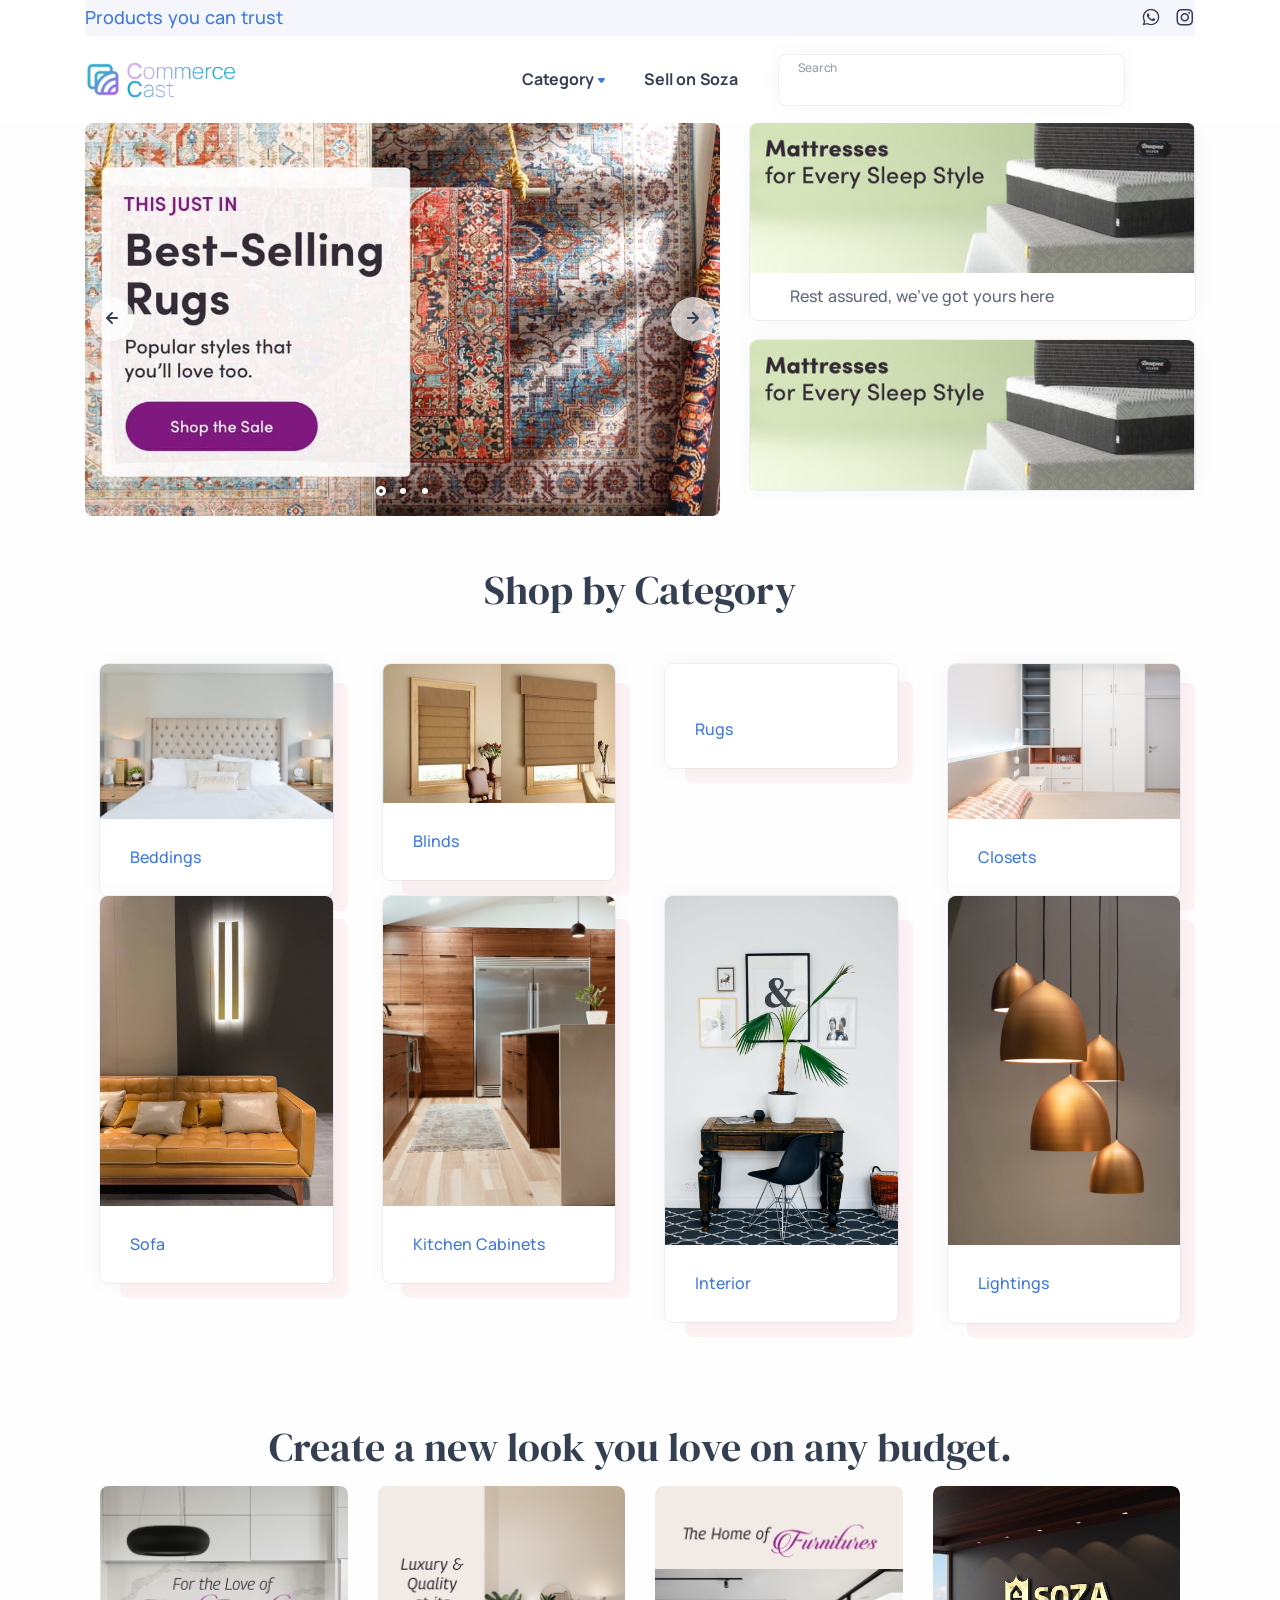
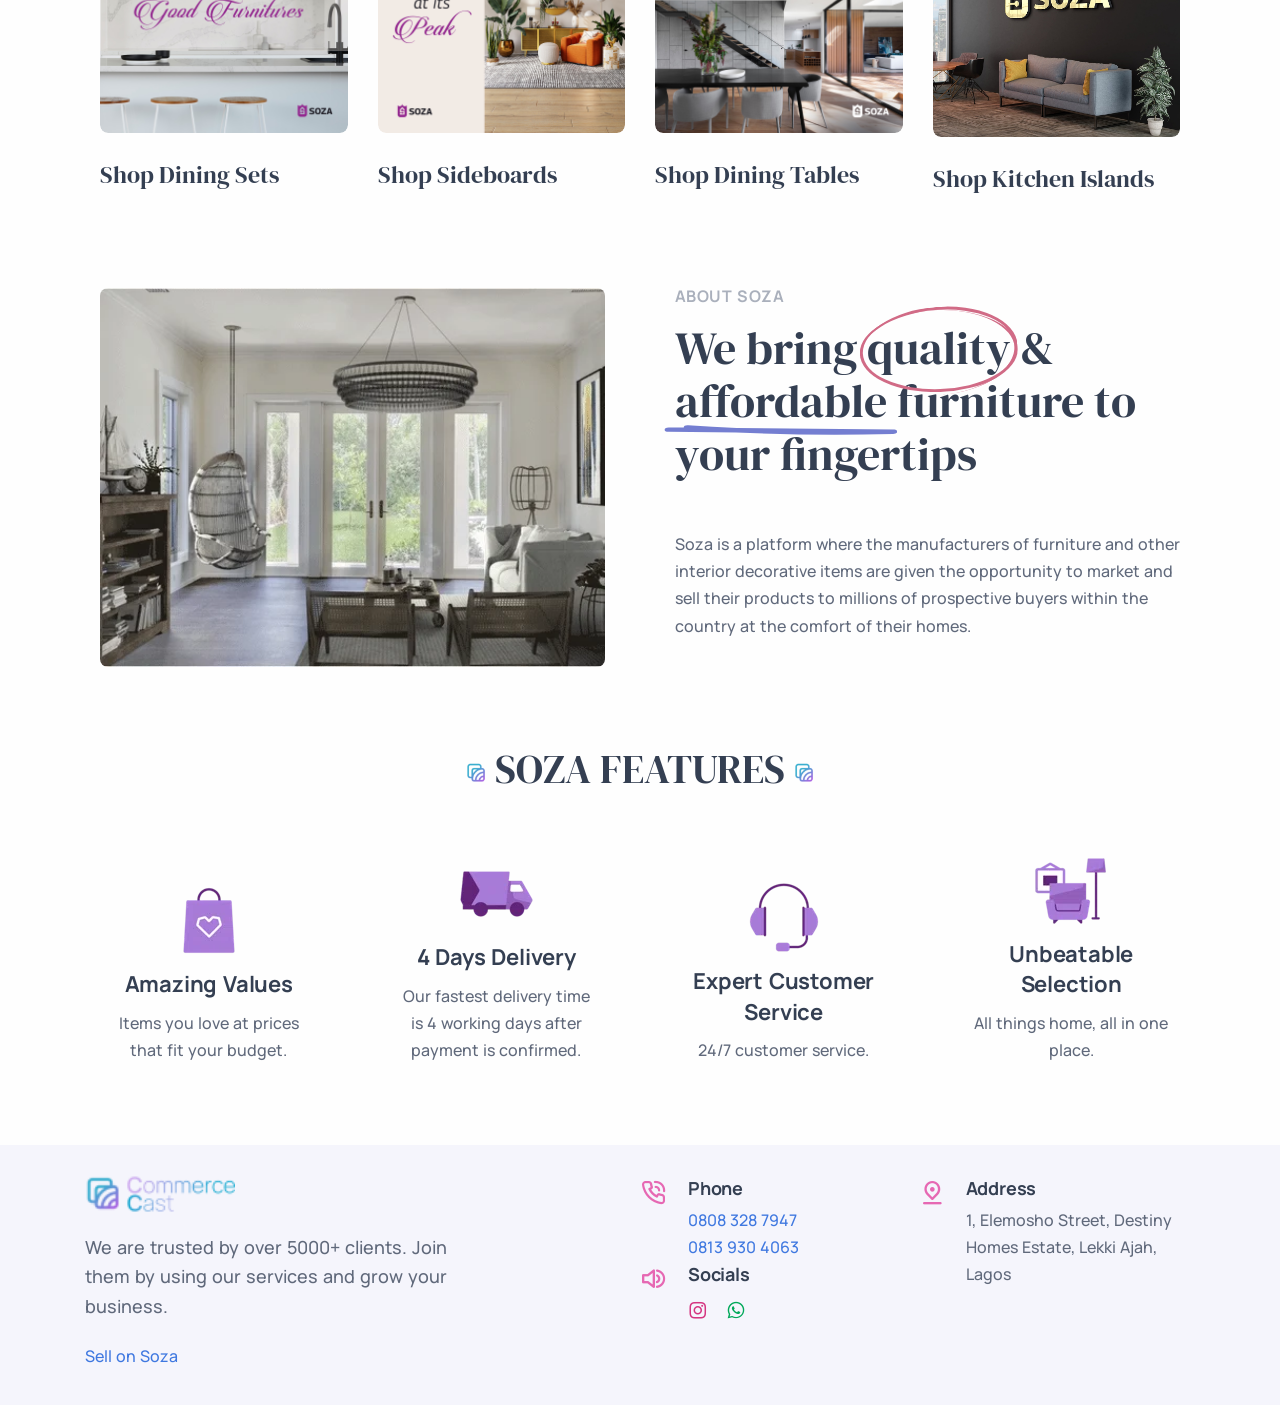
==== index.html @ 41501fb7 "category" ====
<!DOCTYPE html>
<html lang="en">

<head>
  <meta charset="utf-8">
  <meta name="viewport" content="width=device-width, initial-scale=1.0">
  <meta name="description" content="Source for your quality and affordable furniture plus home aesthetic decorations all at SOZA online furniture and Interior Decoration">
  <meta name="keywords" content="">
  <meta name="author" content="Rayyan Technologies">
  <title>SOZA Online Furniture and Interior Decoration</title>
  <link rel="shortcut icon" href="./assets/img/favicon.png">
  <link rel="stylesheet" href="./assets/css/plugins.css">
  <link rel="stylesheet" href="./assets/css/style.css">
  <link rel="stylesheet" href="./assets/css/colors/violet.css">
  <link rel="preload" href="./assets/css/fonts/dm.css" as="style" onload="this.rel='stylesheet'">
</head>
<body>
  <div class="content-wrapper">
    <header class="wrapper">
      <nav class="navbar navbar-expand-lg classic navbar-light navbar-bg-light">
        <div class="container flex-column">
          <div class="bg-soft-purple topbar d-flex flex-row w-100 justify-content-between align-items-center">
            <div class=" align-items-center">
              <a class="lead">Products you can trust</a>
            </div>
            <div class="navbar-other ms-auto">
              <ul class="navbar-nav flex-row align-items-center" data-sm-skip="true">
                <nav class="nav social social-muted justify-content-end text-end">
                  <a  href="https://wa.me/2348139304063" target="_blank"><i class="uil uil-whatsapp"></i></a>
                  <a  href="https://instagram.com/soza_furniture.interior_deco/" target="_blank"><i class="uil uil-instagram"></i></a>
                </nav>
              </ul>
              <!-- /.navbar-nav -->
            </div>
            <!-- /.navbar-other -->
          </div>
          <!-- /.d-flex -->
          <div class="navbar-collapse-wrapper d-flex w-100 flex-row justify-content-between flex-nowrap  align-items-center">
            <div class="navbar-brand w-100">
              <a href="./index.html">
                <img src="./assets/img/logo@2x.png" srcset="./assets/img/logo@2x.png 2x" width="150px" alt="" />
              </a>
            </div>
            <div class="navbar-collapse offcanvas-nav">
              <div class="offcanvas-header d-lg-none d-xl-none">
                <a href="./index.html"><img src="./assets/img/logo-light.png" alt="" /></a>
                <button type="button" class="btn-close btn-close-white offcanvas-close offcanvas-nav-close" aria-label="Close"></button>
              </div>
              <ul class="navbar-nav">
                <li class="nav-item dropdown"><a class="nav-link dropdown-toggle" href="#">Category</a>
                  <ul class="dropdown-menu">
                    <li class="nav-item"><a class="dropdown-item" target="_blank" href="https://shop.soza.ng/browse/sofas">Sofa</a></li>
                    <li class="nav-item"><a class="dropdown-item" target="_blank" href="https://shop.soza.ng/browse/beddings">Beddings</a></li>
                    <li class="nav-item"><a class="dropdown-item" target="_blank" href="https://shop.soza.ng/browse/kitchen carbinets">Kitchen Cabinets</a></li>
                    <li class="nav-item"><a class="dropdown-item" target="_blank" href="https://shop.soza.ng/browse/wall panels">Wall Panels</a></li>
                    <li class="nav-item"><a class="dropdown-item" target="_blank" href="https://shop.soza.ng/browse/curtains">Curtains</a></li>
                    <li class="nav-item"><a class="dropdown-item" target="_blank" href="https://shop.soza.ng/browse/bar furniture">Bar Furnitures</a></li>
                    <li class="nav-item"><a class="dropdown-item" target="_blank" href="https://shop.soza.ng/browse/rugs">Rugs / Carpets</a></li>
                    <li class="nav-item"><a class="dropdown-item" target="_blank" href="https://shop.soza.ng/browse/interiors">Interiors</a></li>
                    <li class="nav-item"><a class="dropdown-item" target="_blank" href="https://shop.soza.ng/browse/exteriors">Exteriors</a></li>
                    <li class="nav-item"><a class="dropdown-item" target="_blank" href="https://shop.soza.ng/browse/closet">Closet</a></li>
                  </ul>
                </li>
                <li class="nav-item"><a class="nav-link" href="https://docs.google.com/forms/d/e/1FAIpQLSfWL0GDre72GQpcej2T_8bPxFqpRpxv0_I3BaxvBbMCXm9RNA/viewform" target="_blank">Sell on Soza</a></li>
              </ul>
              <!-- /.navbar-nav -->
            </div>
            <!-- /.navbar-collapse -->
            <div class="navbar-other ms-lg-4 w-100">
              <ul class="navbar-nav flex-row align-items-center ms-auto" data-sm-skip="true">
                <form class="col-10 form-floating" action="https://shop.soza.ng/search/">
                  <input id="textInputExample" name="q" type="search" class="form-control">
                  <label for="textInputExample">Search</label>
                </form>
                <!-- /.form-floating -->
                <!-- <li class="nav-item ps-2"><a class="nav-link" data-toggle="offcanvas-info"><i class="uil uil-info-circle"></i></a></li> -->
                
                <li class="nav-item d-lg-none">
                  <div class="navbar-hamburger"><button class="hamburger animate plain" data-toggle="offcanvas-nav"><span></span></button></div>
                </li>
              </ul>
              <!-- /.navbar-nav -->
            </div>
            <!-- /.navbar-other -->
          </div>
        </div>
        <!-- /.container -->
        </nav>
        <!-- /.navbar -->
      <div class="container">
        <!-- Slider -->
        <div class="row">
          <div class="col-md-7 basic-slider owl-carousel dots-over" data-nav="true" data-margin="5" data-autoplay="true">
            <div class="item"><img src="assets/img/photos/rug.jpg" class="rounded" alt="" /></div>
            <div class="item"><img src="assets/img/photos/bed.jpg" class="rounded" alt="" /></div>
            <div class="item"><img src="assets/img/photos/tap.jpg" class="rounded" alt="" /></div>
          </div>
          <div class="d-none d-md-block col-md-5">
            <div class="card">
              <img class="card-img-top" src="assets/img/photos/tile1.jpg" alt="" />
              <div class="card-body py-2">
                <p class="mb-0">Rest assured, we've got yours here</p>
              </div>
            </div>
            <!--/.card -->
            <div class="card mt-4">
              <img class="card-img-top" src="assets/img/photos/tile1.jpg" alt="" />
            </div>
            <!--/.card -->
          </div> 
          <!-- /.basic-slider -->
        </div>

        <!-- Category -->
        <section class="wrapper bg-light">
          <div class="container py-5 py-md-10">
            <div class="row mb-3">
              <div class="col-md-10 col-lg-12 col-xl-10 col-xxl-9 mx-auto text-center">
                <h3 class="display-4 mb-7 px-lg-19 px-xl-18">Shop by Category</h3>
              </div>
              <!--/column -->
            </div>
            <!--/.row -->
            <div class="row grid-view gx-md-8 gx-xl-10 gy-8 gy-lg-0">
              <div class="col-6 col-md-3">
                <div class="position-relative">
                  <div class="shape rounded bg-soft-red rellax d-md-block" data-rellax-speed="0" style="bottom: -0.75rem; right: -0.75rem; width: 98%; height: 98%; z-index:0"></div>
                  <a href="https://shop.soza.ng/browse/beddings" class="card">
                    <figure class="card-img-top"><img class="img-fluid" src="./assets/img/photos/bedding.jpg" width="221px" alt="" /></figure>
                    <div class="card-body px-6 py-5">
                      <p class="mb-0">Beddings</p>
                    </div>
                    <!--/.card-body -->
                  </a>
                  <!-- /.card -->
                </div>
                <!-- /div -->
              </div>
              <!--/column -->
              <div class="col-6 col-md-3">
                <div class="position-relative">
                  <div class="shape rounded bg-soft-red rellax d-md-block" data-rellax-speed="0" style="bottom: -0.75rem; right: -0.75rem; width: 98%; height: 98%; z-index:0"></div>
                  <a href="https://shop.soza.ng/browse/curtains" class="card">
                    <figure class="card-img-top"><img class="img-fluid" src="./assets/img/photos/blinds.jpg" width="221px" alt="" /></figure>
                    <div class="card-body px-6 py-5">
                      <p class="mb-0">Blinds</p>
                    </div>
                    <!--/.card-body -->
                  </a>
                  <!-- /.card -->
                </div>
                <!-- /div -->
              </div>
              <!--/column -->
              <div class="col-6 col-md-3">
                <div class="position-relative">
                  <div class="shape rounded bg-soft-red rellax d-md-block" data-rellax-speed="0" style="bottom: -0.75rem; right: -0.75rem; width: 98%; height: 98%; z-index:0"></div>
                  <a href="https://shop.soza.ng/browse/rugs" class="card">
                    <figure class="card-img-top"><img class="img-fluid" src="./assets/img/icons/" width="221px" alt="" /></figure>
                    <div class="card-body px-6 py-5">
                      <p class="mb-0">Rugs</p>
                    </div>
                    <!--/.card-body -->
                  </a>
                  <!-- /.card -->
                </div>
                <!-- /div -->
              </div>
              <!--/column -->
              <div class="col-6 col-md-3">
                <div class="position-relative">
                  <div class="shape rounded bg-soft-red rellax d-md-block" data-rellax-speed="0" style="bottom: -0.75rem; right: -0.75rem; width: 98%; height: 98%; z-index:0"></div>
                  <a href="https://shop.soza.ng/browse/beddings" class="card">
                    <figure class="card-img-top"><img class="img-fluid" src="./assets/img/photos/closet2.jpg" width="221px" alt="" /></figure>
                    <div class="card-body px-6 py-5">
                      <p class="mb-0">Closets</p>
                    </div>
                    <!--/.card-body -->
                  </a>
                  <!-- /.card -->
                </div>
                <!-- /div -->
              </div>
              <!--/column -->
              <div class="col-6 col-md-3">
                <div class="position-relative">
                  <div class="shape rounded bg-soft-red rellax d-md-block" data-rellax-speed="0" style="bottom: -0.75rem; right: -0.75rem; width: 98%; height: 98%; z-index:0"></div>
                  <a href="https://shop.soza.ng/browse/sofa" class="card">
                    <figure class="card-img-top"><img class="img-fluid" src="./assets/img/photos/sofas.jpg" width="221px" alt="" /></figure>
                    <div class="card-body px-6 py-5">
                      <p class="mb-0">Sofa</p>
                    </div>
                    <!--/.card-body -->
                  </a>
                  <!-- /.card -->
                </div>
                <!-- /div -->
              </div>
              <!--/column -->
              <div class="col-6 col-md-3">
                <div class="position-relative">
                  <div class="shape rounded bg-soft-red rellax d-md-block" data-rellax-speed="0" style="bottom: -0.75rem; right: -0.75rem; width: 98%; height: 98%; z-index:0"></div>
                  <a href="https://shop.soza.ng/browse/kitchen cabinets" class="card">
                    <figure class="card-img-top"><img class="img-fluid" src="./assets/img/photos/kcabinet.jpg" width="221px" alt="" /></figure>
                    <div class="card-body px-6 py-5">
                      <p class="mb-0">Kitchen Cabinets</p>
                    </div>
                    <!--/.card-body -->
                  </a>
                  <!-- /.card -->
                </div>
                <!-- /div -->
              </div>
              <!--/column -->
              <div class="col-6 col-md-3">
                <div class="position-relative">
                  <div class="shape rounded bg-soft-red rellax d-md-block" data-rellax-speed="0" style="bottom: -0.75rem; right: -0.75rem; width: 98%; height: 98%; z-index:0"></div>
                  <a href="https://shop.soza.ng/browse/interiors" class="card">
                    <figure class="card-img-top"><img class="img-fluid" src="./assets/img/photos/interior.jpg" width="221px" alt="" /></figure>
                    <div class="card-body px-6 py-5">
                      <p class="mb-0">Interior</p>
                    </div>
                    <!--/.card-body -->
                  </a>
                  <!-- /.card -->
                </div>
                <!-- /div -->
              </div>
              <!--/column -->
              <div class="col-6 col-md-3">
                <div class="position-relative">
                  <div class="shape rounded bg-soft-red rellax d-md-block" data-rellax-speed="0" style="bottom: -0.75rem; right: -0.75rem; width: 98%; height: 98%; z-index:0"></div>
                  <a href="https://shop.soza.ng/browse/lightings" class="card">
                    <figure class="card-img-top"><img class="img-fluid" src="./assets/img/photos/lighting.jpg" width="221px" alt="" /></figure>
                    <div class="card-body px-6 py-5">
                      <p class="mb-0">Lightings</p>
                    </div>
                    <!--/.card-body -->
                  </a>
                  <!-- /.card -->
                </div>
                <!-- /div -->
              </div>
              <!--/column -->
            </div>
            <!--/.row -->
          </div>
          <!-- /.container -->
        </section>
        <!-- /section -->

        <!-- Create a New Look -->
        <section class="wrapper bg-light">
          <div class="container py-5 py-md-10">
            <h2 class="display-4 mb-3 text-center">Create a new look you love on any budget.</h2>
            <!-- <p class="lead fs-lg mb-10 text-center px-md-16 px-lg-21 px-xl-0"></p> -->
            <div class="row blog grid-view">
              <div class="col-6 col-md-3">
                <article>
                  <figure class="overlay overlay-1 hover-scale rounded mb-5"><a href="./blog-post.html"> <img src="./assets/img/photos/img1.jpg" alt="" /></a>
                    <figcaption>
                      <h5 class="from-top mb-0">Dining Sets</h5>
                    </figcaption>
                  </figure>
                  <div class="post-header">
                    <!-- /.post-category -->
                    <h2 class="post-title h3 mt-1 mb-3"><a class="link-dark" href="./blog-post.html">Shop Dining Sets</a></h2>
                  </div>
                  <!-- /.post-header -->
                </article>
                <!-- /article -->
              </div>
              <!-- /.item -->
              <div class="col-6 col-md-3">
                <article>
                  <figure class="overlay overlay-1 hover-scale rounded mb-5"><a href="./blog-post.html"> <img src="./assets/img/photos/img2.jpg" alt="" /></a>
                    <figcaption>
                      <h5 class="from-top mb-0">Sideboards</h5>
                    </figcaption>
                  </figure>
                  <div class="post-header">
                    <!-- /.post-category -->
                    <h2 class="post-title h3 mt-1 mb-3"><a class="link-dark" href="./blog-post.html">Shop Sideboards</a></h2>
                  </div>
                  <!-- /.post-header -->
                </article>
                <!-- /article -->
              </div>
              <!-- /.item -->
              <div class="col-6 col-md-3">
                <article>
                  <figure class="overlay overlay-1 hover-scale rounded mb-5"><a href="./blog-post.html"> <img src="./assets/img/photos/img3.jpg" alt="" /></a>
                    <figcaption>
                      <h5 class="from-top mb-0">Dining Tables</h5>
                    </figcaption>
                  </figure>
                  <div class="post-header">
                    <!-- /.post-category -->
                    <h2 class="post-title h3 mt-1 mb-3"><a class="link-dark" href="./blog-post.html">Shop Dining Tables</a></h2>
                  </div>
                  <!-- /.post-header -->
                </article>
                <!-- /article -->
              </div>
              <!-- /.item -->
              <div class="col-6 col-md-3">
                <article>
                  <figure class="overlay overlay-1 hover-scale rounded mb-5"><a href="./blog-post.html"> <img src="./assets/img/photos/img4.jpg" alt="" /></a>
                    <figcaption>
                      <h5 class="from-top mb-0">Kitchen Islands</h5>
                    </figcaption>
                  </figure>
                  <div class="post-header">
                    <!-- /.post-category -->
                    <h2 class="post-title h3 mt-1 mb-3"><a class="link-dark" href="./blog-post.html">Shop Kitchen Islands</a></h2>
                  </div>
                  <!-- /.post-header -->
                </article>
                <!-- /article -->
              </div>
              <!-- /.item -->
              
            </div>
            <!-- /.owl-carousel -->
          </div>
          <!-- /.container -->
        </section>
        <!-- /section -->

        <!-- About Soza -->
        <section class="wrapper bg-light">
          <div class="container py-10 py-md-5">
            <div class="row gy-10 gy-sm-13 gx-md-8 gx-xl-12 align-items-center">
              <div class="col-md-6">
                <div class="row gx-md-2 gy-2">
                  <div class="col-12">
                    <figure class="rounded"><img src="./assets/img/photos/giphy.webp" alt=""></figure>
                  </div>
                  <!-- <div class="col-6">
                    <figure class="rounded"><img src="./assets/img/photos/corev.jpg" alt=""></figure>
                  </div> -->
                  <!--/column -->
                  <!-- <div class="d-none d-md-block col-md-6">
                    <figure class="rounded"><img src="./assets/img/photos/img1.jpg" alt=""></figure>
                  </div>
                  /column 
                  <div class="d-none d-md-block col-md-6">
                    <figure class="rounded"><img src="./assets/img/photos/img2.jpg" alt=""></figure>
                  </div> -->
                  <!--/column -->
                </div>
                <!--/.row -->
              </div>
              <!--/column -->
              <div class="col-md-6">
                <h2 class="fs-16 text-uppercase text-muted mb-3">About SOZA</h2>
                <h3 class="display-3 mb-10">We bring <span class="underline-3 style-1 pink">quality</span> & <span class="underline-3 style-2 purple">affordable</span> furniture to your fingertips</h3>
                <p class="mb-6">Soza is a platform where the manufacturers of furniture and other interior decorative items are given the opportunity to market and sell their products to millions of prospective buyers within the country at the comfort of their homes.</p>
                <!--/.row -->
              </div>
              <!--/column -->
            </div>
            <!--/.row -->
          </div>
          <!-- /.container -->
        </section>
        <!-- /section -->

        <section class="wrapper bg-light">
          <div class="container py-5 py-md-10">
            <div class="row text-center">
              <div class="col-md-10 offset-md-1 col-lg-8 offset-lg-2">
                <h2 class="text-uppercase display-4 mb-10"><img src="./assets/img/favicon.png" class="img-fluid" width="20px"> Soza Features <img src="./assets/img/favicon.png" class="img-fluid" width="20px"></h2>
                <!-- <h3 class="display-3  px-xxl-10">The service we offer is specifically designed to meet your needs.</h3> -->
              </div>
              <!-- /column -->
            </div>
            <!-- /.row -->
            <div class="row gx-lg-8 gx-xl-12 gy-11 px-xxl-5 text-center d-flex align-items-end">
              <div class="col-6 col-md-3">
                <div class="px-md-2">
                  <img class="img-fluid" src="./assets/img/icons/deals.webp" alt="" />
                  <h3>Amazing Values</h3>
                  <p class="mb-2">Items you love at prices that fit your budget.</p>
                </div>
                <!--/.px -->
              </div>
              <!--/column -->
              <div class="col-6 col-md-3">
                <div class="px-md-2">
                  <img class="img-fluid" src="./assets/img/icons/shipping.webp" alt="" />
                  <h3>4 Days Delivery</h3>
                  <p class="mb-2">Our fastest delivery time is 4 working days after payment is confirmed.</p>
                </div>
                <!--/.px -->
              </div>
              <!--/column -->
              <div class="col-6 col-md-3">
               <div class="px-md-2">
                  <img class="img-fluid" src="./assets/img/icons/cc.webp" alt="" />
                  <h3>Expert Customer Service</h3>
                  <p class="mb-2">24/7 customer service.</p>
                </div>
                <!--/.px -->
              </div>
              <!--/column -->
              <div class="col-6 col-md-3">
                <div class="px-md-2">
                  <img class="img-fluid" src="./assets/img/icons/selection.webp" alt="" />
                  <h3>Unbeatable Selection</h3>
                  <p class="mb-2">All things home, all in one place.</p>
                </div>
                <!--/.px -->
              </div>
              <!--/column -->
            </div>
            <!--/.row -->
          </div>
          <!-- /.container -->
        </section>
        <!-- /section -->
      </div>

      <footer class="wrapper bg-soft-purple mt-10">
        <div class="container pb-7">
          <div class="row gx-lg-0 gy-6">
            <div class="col-lg-4">
              <div class="widget">
                <img class="mb-4" src="./assets/img/logo.png" width="150px" alt="" />
                <p class="lead">We are trusted by over 5000+ clients. Join them by using our services and grow your business.</p>
                <a class="mb-0" href="https://docs.google.com/forms/d/e/1FAIpQLSfWL0GDre72GQpcej2T_8bPxFqpRpxv0_I3BaxvBbMCXm9RNA/viewform" target="_blank"><i class="uil uil-cash"></i> Sell on Soza</a>
              </div>
              <!-- /.widget -->
            </div>
            <!-- /column -->
            <div class="col-lg-3 offset-lg-2">
              <div class="widget">
                <div class="d-flex flex-row">
                  <div>
                    <div class="icon text-fuchsia fs-28 me-4 mt-n1"> <i class="uil uil-phone-volume"></i> </div>
                  </div>
                  <div>
                    <h5 class="mb-1">Phone</h5>
                    <p class="mb-0"><a href="tel:08083287947">0808 328 7947</a><br /><a href="https://wa.me/2348139304063" target="_blank">0813 930 4063</a></p>
                  </div>
                </div>
                <!--/div -->
                <div class="d-flex flex-row">
                  <div>
                    <div class="icon text-fuchsia fs-28 me-4 mt-n1"> <i class="uil uil-volume-up"></i> </div>
                  </div>
                  <div>
                    <h5 class="mb-1">Socials</h5>
                    <p class="mb-0 social"><a href="https://instagram.com/soza_furniture.interior_deco/"  target="_blank"><i class="uil uil-instagram"></i></a> <a href="https://wa.me/2348139304063" target="_blank"><i class="uil uil-whatsapp"></i></a></p>
                  </div>
                </div>
                <!--/div -->
              </div>
              <!-- /.widget -->
            </div>
            <!-- /column -->
            <div class="col-lg-3">
              <div class="widget">
                <div class="d-flex flex-row">
                  <div>
                    <div class="icon text-fuchsia fs-28 me-4 mt-n1"> <i class="uil uil-location-pin-alt"></i> </div>
                  </div>
                  <div class="align-self-start justify-content-start">
                    <h5 class="mb-1">Address</h5>
                    <address>1, Elemosho Street, Destiny Homes Estate, Lekki Ajah, Lagos</address>
                  </div>
                </div>
                <!--/div -->
              </div>
              <!-- /.widget -->
            </div>
            <!-- /column -->
          </div>
          <!--/.row -->
          <!-- <hr class="mt-13 mt-md-14 mb-7" />
          <div class="d-md-flex align-items-center justify-content-between">
            <p class="mb-2 mb-lg-0">© 2021 Sandbox. All rights reserved.</p>
            <nav class="nav social social-muted mb-0 text-md-end">
              <a href="#"><i class="uil uil-twitter"></i></a>
              <a href="#"><i class="uil uil-facebook-f"></i></a>
              <a href="#"><i class="uil uil-dribbble"></i></a>
              <a href="#"><i class="uil uil-instagram"></i></a>
              <a href="#"><i class="uil uil-youtube"></i></a>
            </nav>
          </div> -->
        </div>
        <!-- /.container -->
      </footer>


    <!-- https://fakeimg.pl/280x400/ddd/000/?text=Tables&font=lobster -->
  <div class="progress-wrap">
    <svg class="progress-circle svg-content" width="100%" height="100%" viewBox="-1 -1 102 102">
      <path d="M50,1 a49,49 0 0,1 0,98 a49,49 0 0,1 0,-98" />
    </svg>
  </div>
  <script src="./assets/js/bootstrap.bundle.min.js"></script>
  <script src="./assets/js/jquery.min.js"></script>
  <script src="./assets/js/plugins.js"></script>
  <script src="./assets/js/theme.js"></script>
</body>

</html>
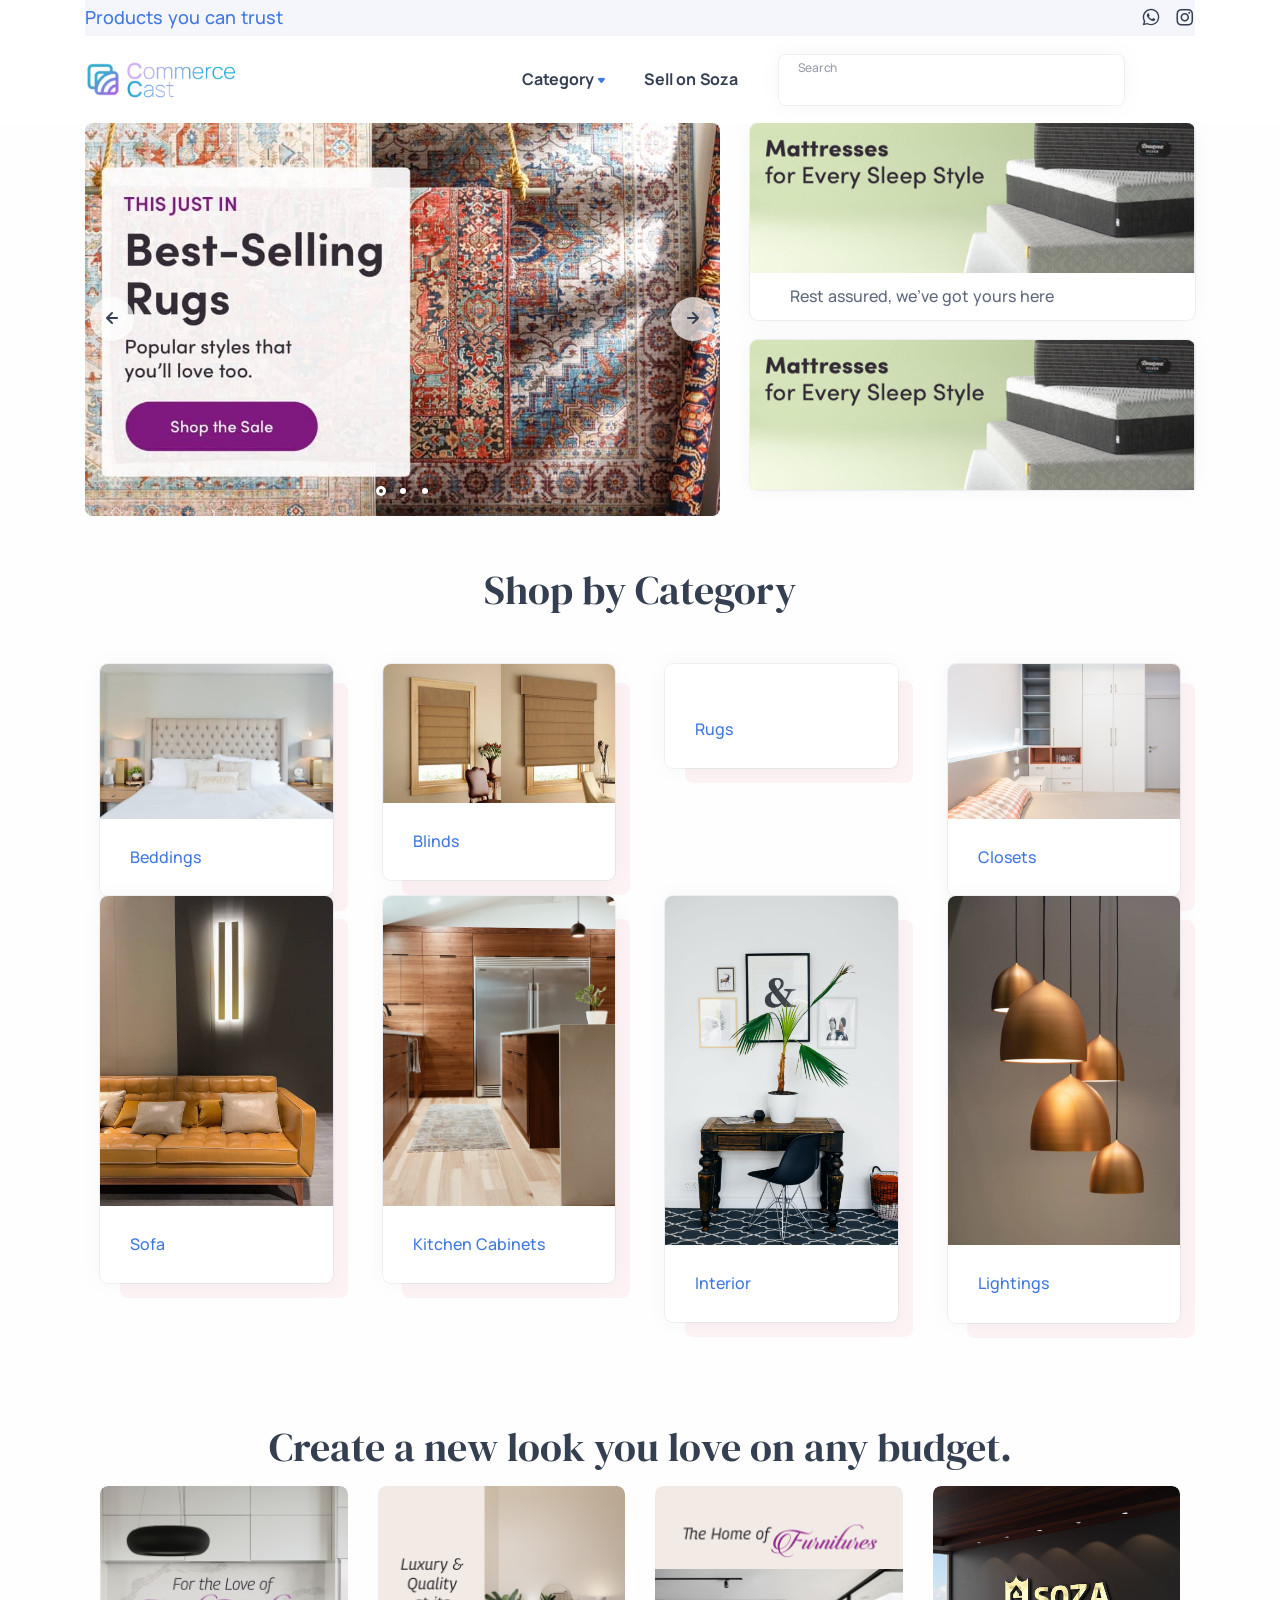
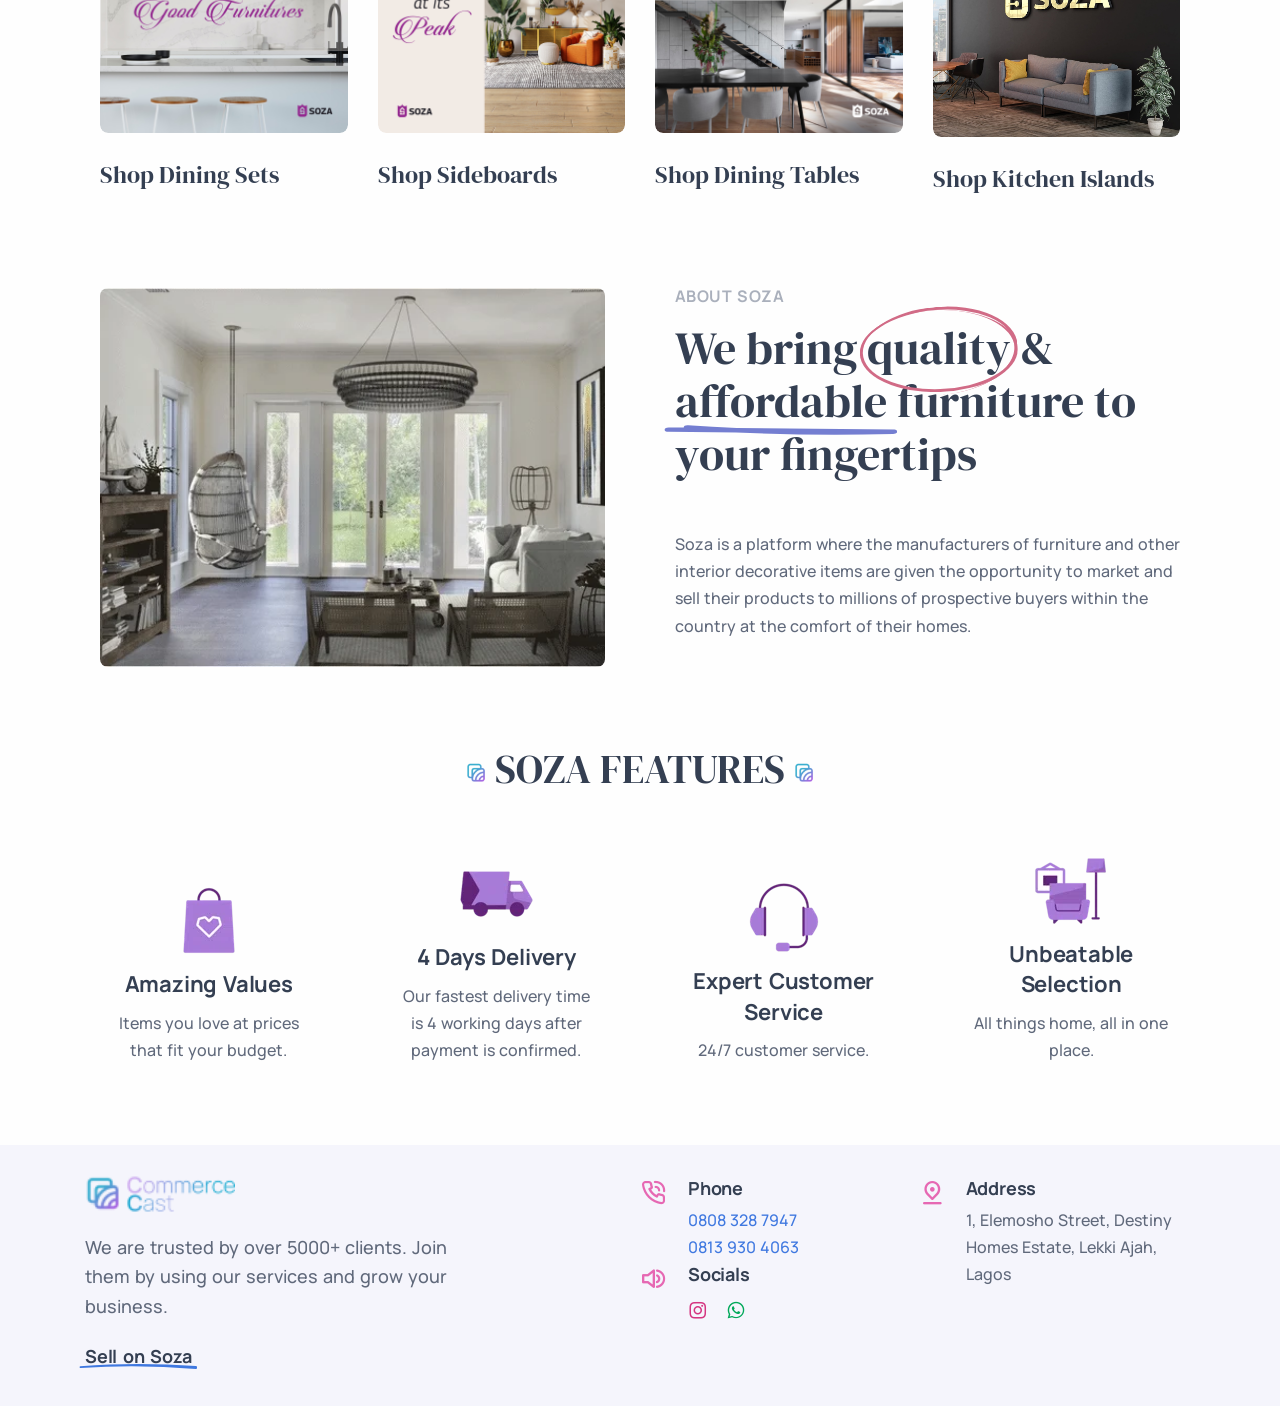
==== commit 8200bffb: "sell" ====
--- a/index.html
+++ b/index.html
@@ -428,7 +428,7 @@
               <div class="widget">
                 <img class="mb-4" src="./assets/img/logo.png" width="150px" alt="" />
                 <p class="lead">We are trusted by over 5000+ clients. Join them by using our services and grow your business.</p>
-                <a class="mb-0" href="https://docs.google.com/forms/d/e/1FAIpQLSfWL0GDre72GQpcej2T_8bPxFqpRpxv0_I3BaxvBbMCXm9RNA/viewform" target="_blank"><i class="uil uil-cash"></i> Sell on Soza</a>
+                <a class="mb-0 h5 underline-3 style-3" href="https://docs.google.com/forms/d/e/1FAIpQLSfWL0GDre72GQpcej2T_8bPxFqpRpxv0_I3BaxvBbMCXm9RNA/viewform" target="_blank"><i class="uil uil-cash"></i> Sell on Soza</a>
               </div>
               <!-- /.widget -->
             </div>
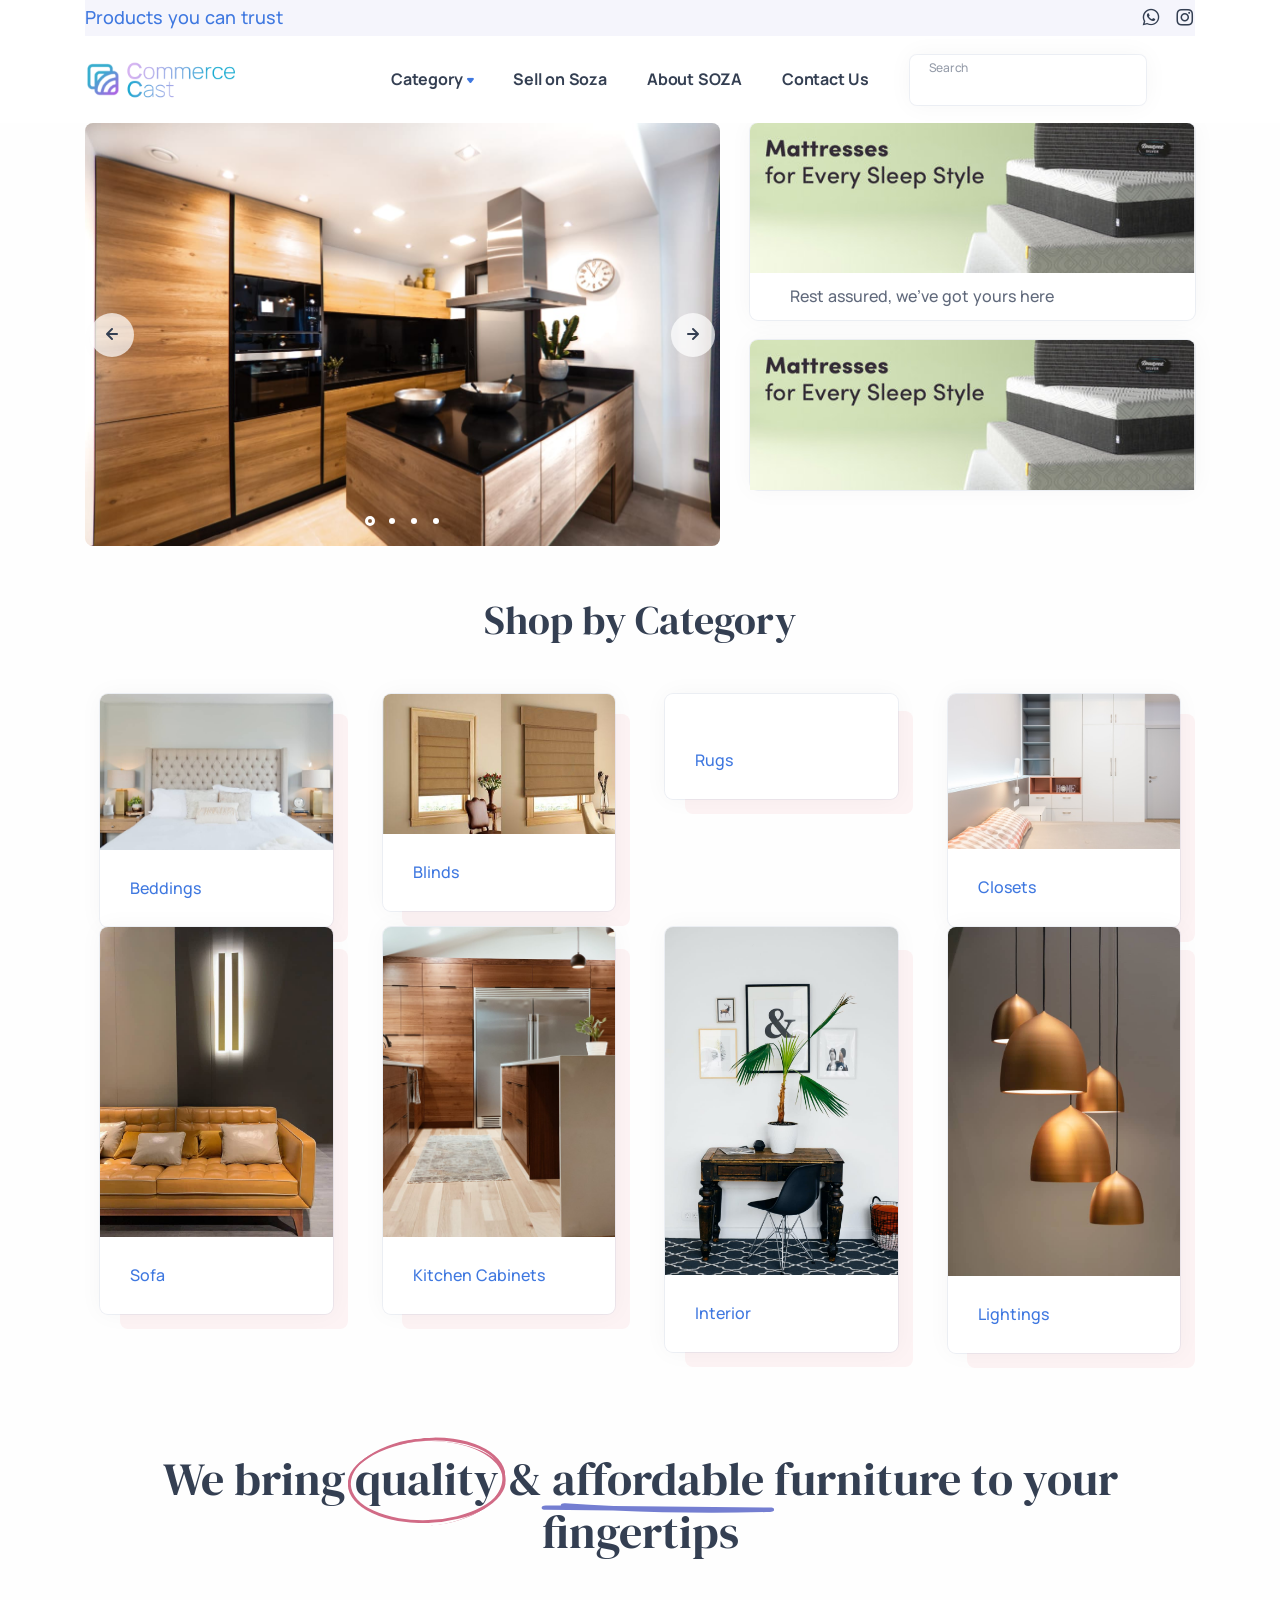
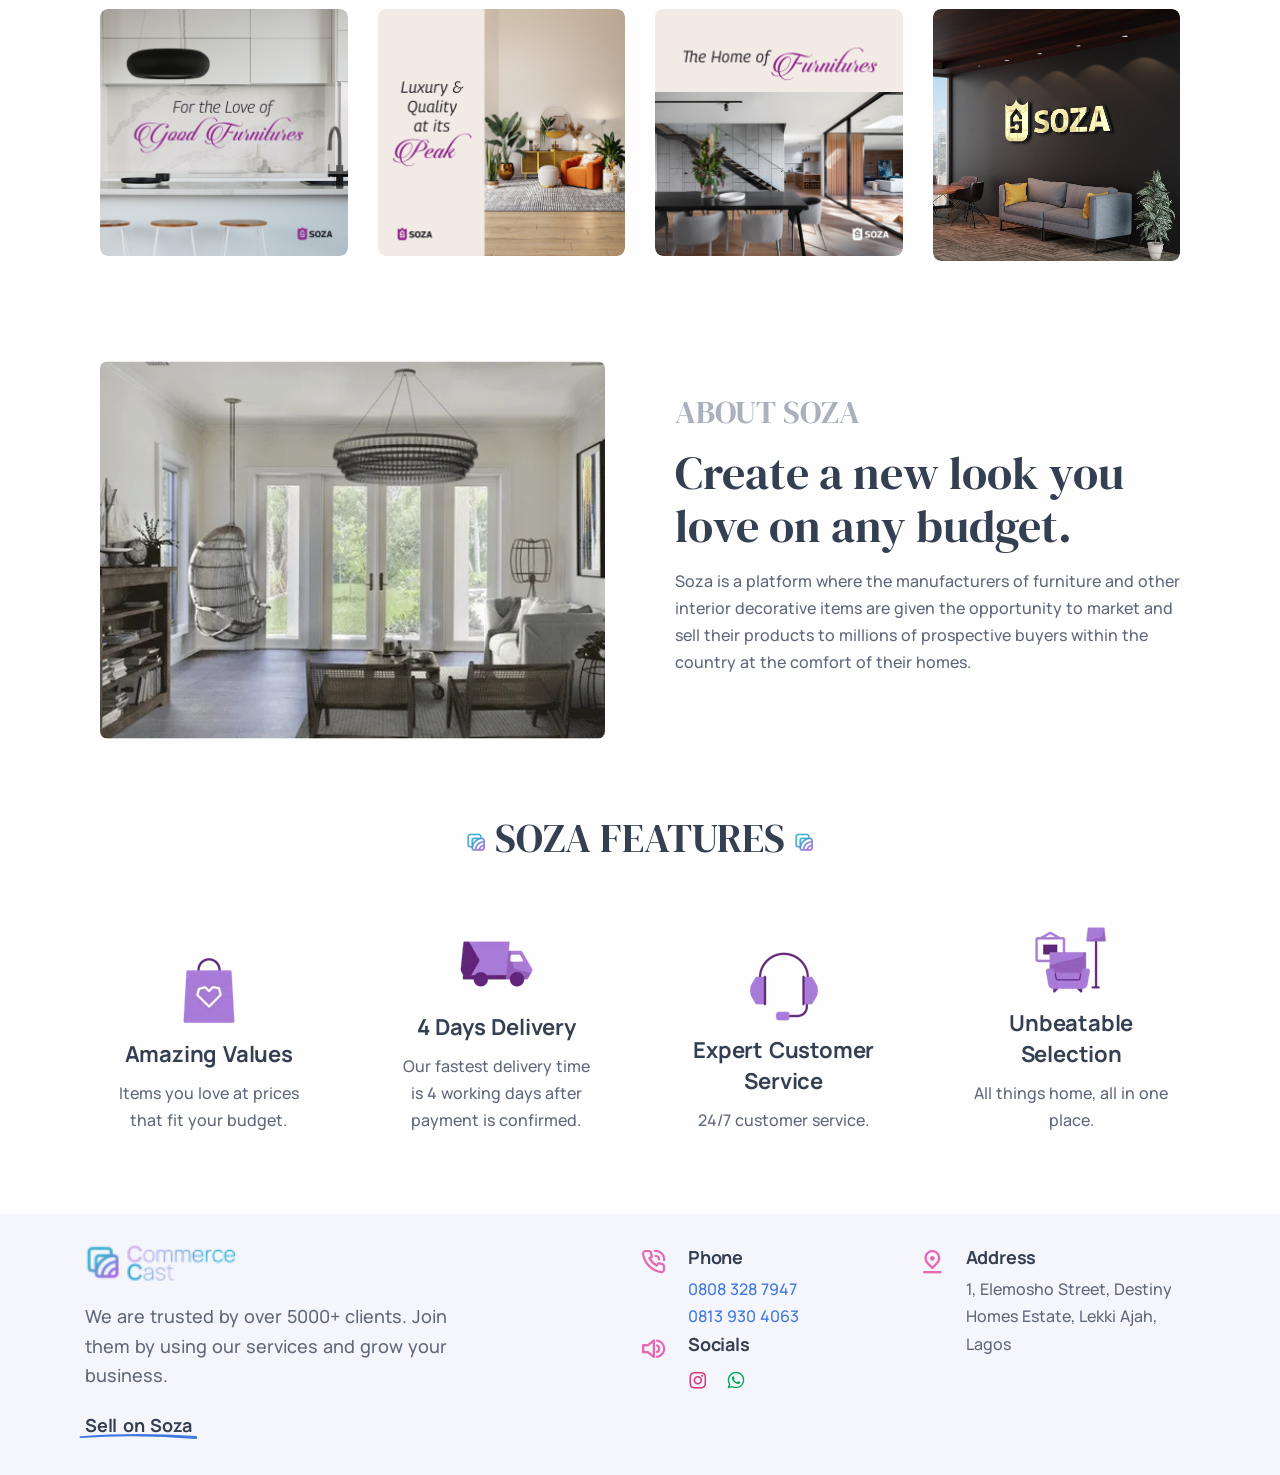
==== commit 796c2104: "logo refresh" ====
--- a/index.html
+++ b/index.html
@@ -43,7 +43,7 @@
             </div>
             <div class="navbar-collapse offcanvas-nav">
               <div class="offcanvas-header d-lg-none d-xl-none">
-                <a href="./index.html"><img src="./assets/img/logo-light.png" alt="" /></a>
+                <a href="./index.html"><img src="./assets/img/logo-light.png" width="150px" alt="" /></a>
                 <button type="button" class="btn-close btn-close-white offcanvas-close offcanvas-nav-close" aria-label="Close"></button>
               </div>
               <ul class="navbar-nav">
@@ -62,6 +62,8 @@
                   </ul>
                 </li>
                 <li class="nav-item"><a class="nav-link" href="https://docs.google.com/forms/d/e/1FAIpQLSfWL0GDre72GQpcej2T_8bPxFqpRpxv0_I3BaxvBbMCXm9RNA/viewform" target="_blank">Sell on Soza</a></li>
+                <li class="nav-item"><a class="scroll nav-link" href="#about">About SOZA</a></li>
+                <li class="nav-item"><a class="scroll nav-link" href="#contact">Contact Us</a></li>
               </ul>
               <!-- /.navbar-nav -->
             </div>
@@ -91,9 +93,10 @@
         <!-- Slider -->
         <div class="row">
           <div class="col-md-7 basic-slider owl-carousel dots-over" data-nav="true" data-margin="5" data-autoplay="true">
-            <div class="item"><img src="assets/img/photos/rug.jpg" class="rounded" alt="" /></div>
-            <div class="item"><img src="assets/img/photos/bed.jpg" class="rounded" alt="" /></div>
-            <div class="item"><img src="assets/img/photos/tap.jpg" class="rounded" alt="" /></div>
+            <div class="item"><img src="assets/img/photos/slides/s2.jpg" class="rounded" alt="" /></div>
+            <div class="item"><img src="assets/img/photos/slides/s1.jpg" class="rounded" alt="" /></div>
+            <div class="item"><img src="assets/img/photos/slides/s3.jpg" class="rounded" alt="" /></div>
+            <div class="item"><img src="assets/img/photos/slides/s4.jpg" class="rounded" alt="" /></div>
           </div>
           <div class="d-none d-md-block col-md-5">
             <div class="card">
@@ -252,19 +255,19 @@
         <!-- Create a New Look -->
         <section class="wrapper bg-light">
           <div class="container py-5 py-md-10">
-            <h2 class="display-4 mb-3 text-center">Create a new look you love on any budget.</h2>
+            <h3 class="display-3 mb-10 text-center">We bring <span class="underline-3 style-1 pink">quality</span> & <span class="underline-3 style-2 purple">affordable</span> furniture to your fingertips</h3>
+            
             <!-- <p class="lead fs-lg mb-10 text-center px-md-16 px-lg-21 px-xl-0"></p> -->
             <div class="row blog grid-view">
               <div class="col-6 col-md-3">
                 <article>
-                  <figure class="overlay overlay-1 hover-scale rounded mb-5"><a href="./blog-post.html"> <img src="./assets/img/photos/img1.jpg" alt="" /></a>
+                  <figure class="overlay overlay-1 hover-scale rounded mb-5"><a href="#"> <img src="./assets/img/photos/img1.jpg" alt="" /></a>
                     <figcaption>
                       <h5 class="from-top mb-0">Dining Sets</h5>
                     </figcaption>
                   </figure>
                   <div class="post-header">
                     <!-- /.post-category -->
-                    <h2 class="post-title h3 mt-1 mb-3"><a class="link-dark" href="./blog-post.html">Shop Dining Sets</a></h2>
                   </div>
                   <!-- /.post-header -->
                 </article>
@@ -273,14 +276,12 @@
               <!-- /.item -->
               <div class="col-6 col-md-3">
                 <article>
-                  <figure class="overlay overlay-1 hover-scale rounded mb-5"><a href="./blog-post.html"> <img src="./assets/img/photos/img2.jpg" alt="" /></a>
+                  <figure class="overlay overlay-1 hover-scale rounded mb-5"><a href="#"> <img src="./assets/img/photos/img2.jpg" alt="" /></a>
                     <figcaption>
                       <h5 class="from-top mb-0">Sideboards</h5>
                     </figcaption>
                   </figure>
                   <div class="post-header">
-                    <!-- /.post-category -->
-                    <h2 class="post-title h3 mt-1 mb-3"><a class="link-dark" href="./blog-post.html">Shop Sideboards</a></h2>
                   </div>
                   <!-- /.post-header -->
                 </article>
@@ -289,14 +290,12 @@
               <!-- /.item -->
               <div class="col-6 col-md-3">
                 <article>
-                  <figure class="overlay overlay-1 hover-scale rounded mb-5"><a href="./blog-post.html"> <img src="./assets/img/photos/img3.jpg" alt="" /></a>
+                  <figure class="overlay overlay-1 hover-scale rounded mb-5"><a href="#"> <img src="./assets/img/photos/img3.jpg" alt="" /></a>
                     <figcaption>
                       <h5 class="from-top mb-0">Dining Tables</h5>
                     </figcaption>
                   </figure>
                   <div class="post-header">
-                    <!-- /.post-category -->
-                    <h2 class="post-title h3 mt-1 mb-3"><a class="link-dark" href="./blog-post.html">Shop Dining Tables</a></h2>
                   </div>
                   <!-- /.post-header -->
                 </article>
@@ -311,8 +310,6 @@
                     </figcaption>
                   </figure>
                   <div class="post-header">
-                    <!-- /.post-category -->
-                    <h2 class="post-title h3 mt-1 mb-3"><a class="link-dark" href="./blog-post.html">Shop Kitchen Islands</a></h2>
                   </div>
                   <!-- /.post-header -->
                 </article>
@@ -328,7 +325,7 @@
         <!-- /section -->
 
         <!-- About Soza -->
-        <section class="wrapper bg-light">
+        <section class="wrapper bg-light" id="about">
           <div class="container py-10 py-md-5">
             <div class="row gy-10 gy-sm-13 gx-md-8 gx-xl-12 align-items-center">
               <div class="col-md-6">
@@ -353,8 +350,8 @@
               </div>
               <!--/column -->
               <div class="col-md-6">
-                <h2 class="fs-16 text-uppercase text-muted mb-3">About SOZA</h2>
-                <h3 class="display-3 mb-10">We bring <span class="underline-3 style-1 pink">quality</span> & <span class="underline-3 style-2 purple">affordable</span> furniture to your fingertips</h3>
+                <h2 class="fs-32 text-uppercase text-muted display-4 mb-3">About SOZA</h2>
+                <h2 class="display-3 mb-3">Create a new look you love on any budget.</h2>
                 <p class="mb-6">Soza is a platform where the manufacturers of furniture and other interior decorative items are given the opportunity to market and sell their products to millions of prospective buyers within the country at the comfort of their homes.</p>
                 <!--/.row -->
               </div>
@@ -421,7 +418,7 @@
         <!-- /section -->
       </div>
 
-      <footer class="wrapper bg-soft-purple mt-10">
+      <footer class="wrapper bg-soft-purple mt-10" id="contact">
         <div class="container pb-7">
           <div class="row gx-lg-0 gy-6">
             <div class="col-lg-4">
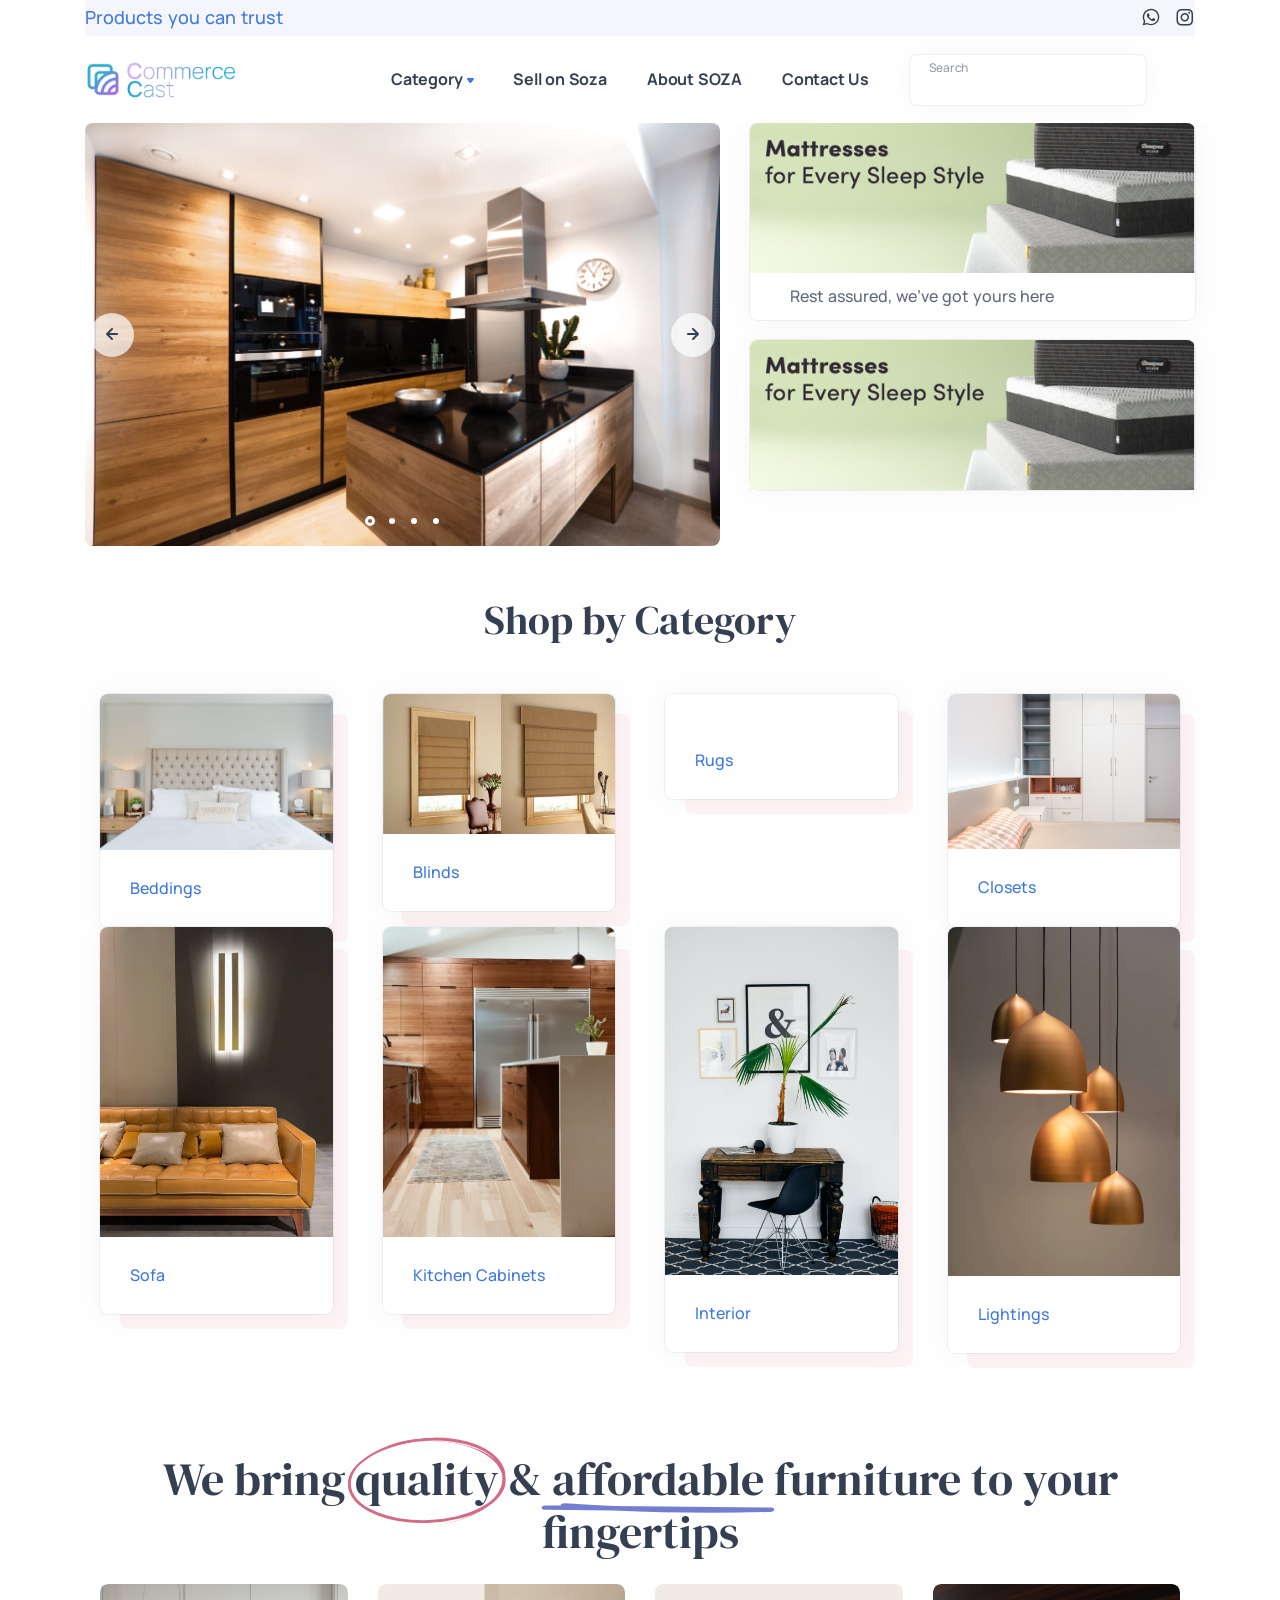
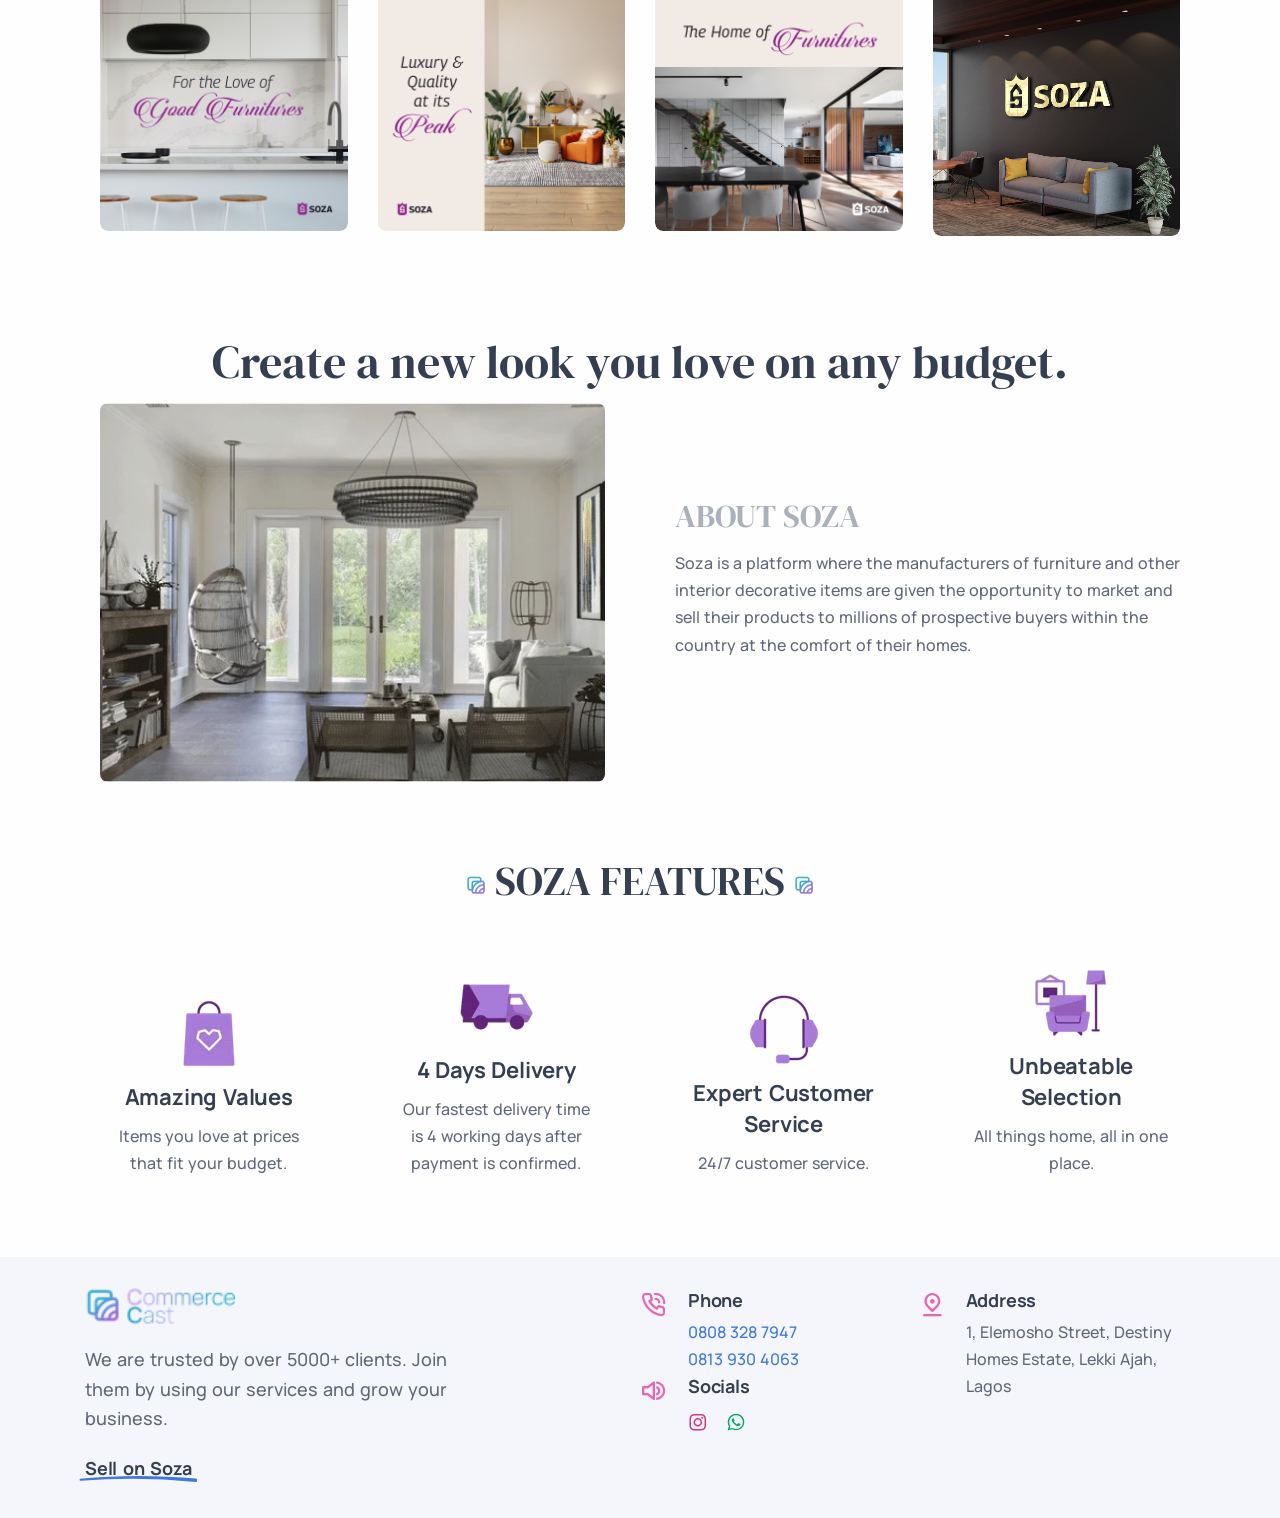
==== commit 1bda4e4d: "create a new look" ====
--- a/index.html
+++ b/index.html
@@ -21,7 +21,7 @@
         <div class="container flex-column">
           <div class="bg-soft-purple topbar d-flex flex-row w-100 justify-content-between align-items-center">
             <div class=" align-items-center">
-              <a class="lead">Products you can trust</a>
+              <a class="lead" href="https://shop.soza.ng">Products you can trust</a>
             </div>
             <div class="navbar-other ms-auto">
               <ul class="navbar-nav flex-row align-items-center" data-sm-skip="true">
@@ -255,7 +255,7 @@
         <!-- Create a New Look -->
         <section class="wrapper bg-light">
           <div class="container py-5 py-md-10">
-            <h3 class="display-3 mb-10 text-center">We bring <span class="underline-3 style-1 pink">quality</span> & <span class="underline-3 style-2 purple">affordable</span> furniture to your fingertips</h3>
+            <h3 class="display-3 mb-5 text-center">We bring <span class="underline-3 style-1 pink">quality</span> & <span class="underline-3 style-2 purple">affordable</span> furniture to your fingertips</h3>
             
             <!-- <p class="lead fs-lg mb-10 text-center px-md-16 px-lg-21 px-xl-0"></p> -->
             <div class="row blog grid-view">
@@ -327,6 +327,7 @@
         <!-- About Soza -->
         <section class="wrapper bg-light" id="about">
           <div class="container py-10 py-md-5">
+            <h2 class="display-3 mb-3 text-center">Create a new look you love on any budget.</h2>
             <div class="row gy-10 gy-sm-13 gx-md-8 gx-xl-12 align-items-center">
               <div class="col-md-6">
                 <div class="row gx-md-2 gy-2">
@@ -351,7 +352,7 @@
               <!--/column -->
               <div class="col-md-6">
                 <h2 class="fs-32 text-uppercase text-muted display-4 mb-3">About SOZA</h2>
-                <h2 class="display-3 mb-3">Create a new look you love on any budget.</h2>
+                
                 <p class="mb-6">Soza is a platform where the manufacturers of furniture and other interior decorative items are given the opportunity to market and sell their products to millions of prospective buyers within the country at the comfort of their homes.</p>
                 <!--/.row -->
               </div>
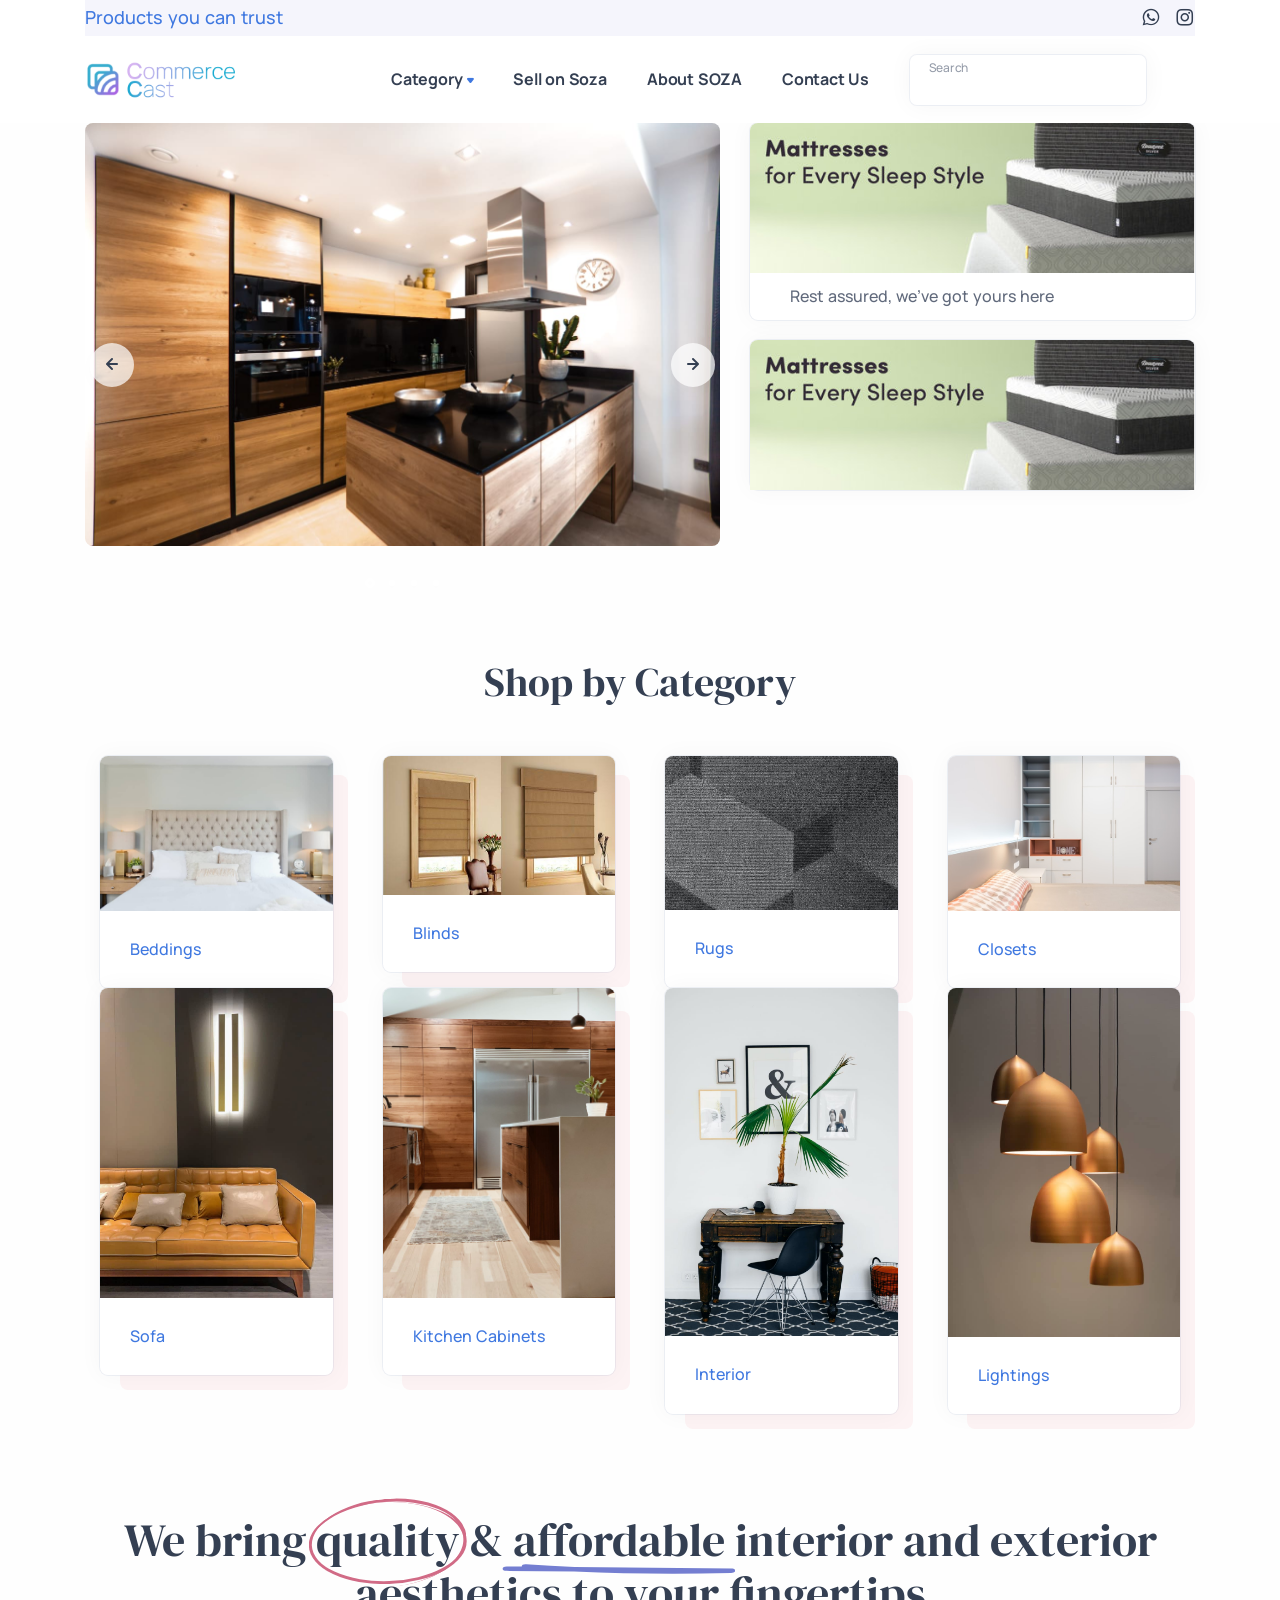
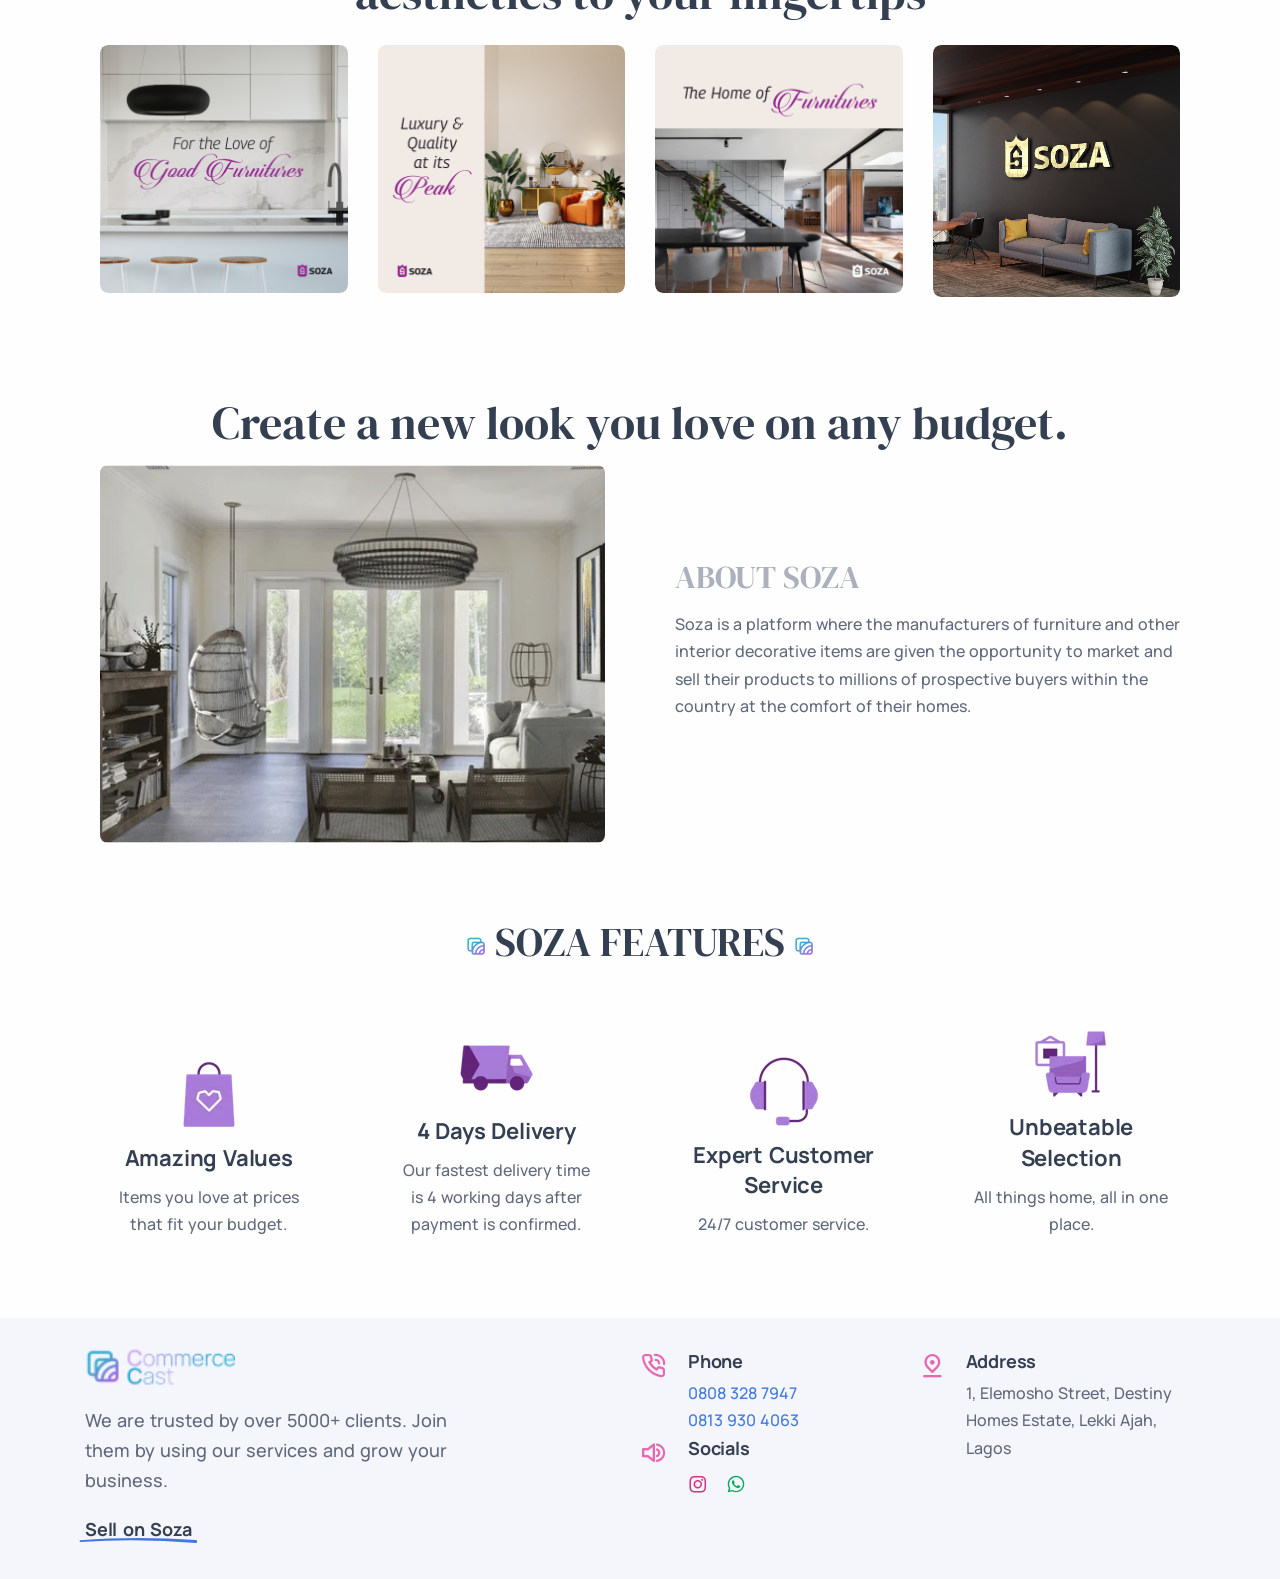
==== commit 7517c885: "rugs" ====
--- a/index.html
+++ b/index.html
@@ -62,7 +62,7 @@
                   </ul>
                 </li>
                 <li class="nav-item"><a class="nav-link" href="https://docs.google.com/forms/d/e/1FAIpQLSfWL0GDre72GQpcej2T_8bPxFqpRpxv0_I3BaxvBbMCXm9RNA/viewform" target="_blank">Sell on Soza</a></li>
-                <li class="nav-item"><a class="scroll nav-link" href="#about">About SOZA</a></li>
+                <li class="nav-item"><a class="nav-link" href="./about.html">About SOZA</a></li>
                 <li class="nav-item"><a class="scroll nav-link" href="#contact">Contact Us</a></li>
               </ul>
               <!-- /.navbar-nav -->
@@ -87,12 +87,12 @@
           </div>
         </div>
         <!-- /.container -->
-        </nav>
+      </nav>
         <!-- /.navbar -->
       <div class="container">
         <!-- Slider -->
         <div class="row">
-          <div class="col-md-7 basic-slider owl-carousel dots-over" data-nav="true" data-margin="5" data-autoplay="true">
+          <div class="col-md-7 hero-slider owl-carousel dots-over" data-nav="true" data-margin="5" data-items="1" data-loop="true" data-autoplay="true" data-autoplayTimeout="1000">
             <div class="item"><img src="assets/img/photos/slides/s2.jpg" class="rounded" alt="" /></div>
             <div class="item"><img src="assets/img/photos/slides/s1.jpg" class="rounded" alt="" /></div>
             <div class="item"><img src="assets/img/photos/slides/s3.jpg" class="rounded" alt="" /></div>
@@ -159,7 +159,7 @@
                 <div class="position-relative">
                   <div class="shape rounded bg-soft-red rellax d-md-block" data-rellax-speed="0" style="bottom: -0.75rem; right: -0.75rem; width: 98%; height: 98%; z-index:0"></div>
                   <a href="https://shop.soza.ng/browse/rugs" class="card">
-                    <figure class="card-img-top"><img class="img-fluid" src="./assets/img/icons/" width="221px" alt="" /></figure>
+                    <figure class="card-img-top"><img class="img-fluid" src="./assets/img/photos/rugs.jpg" width="221px" alt="" /></figure>
                     <div class="card-body px-6 py-5">
                       <p class="mb-0">Rugs</p>
                     </div>
@@ -255,7 +255,7 @@
         <!-- Create a New Look -->
         <section class="wrapper bg-light">
           <div class="container py-5 py-md-10">
-            <h3 class="display-3 mb-5 text-center">We bring <span class="underline-3 style-1 pink">quality</span> & <span class="underline-3 style-2 purple">affordable</span> furniture to your fingertips</h3>
+            <h3 class="display-3 mb-5 text-center">We bring <span class="underline-3 style-1 pink">quality</span> & <span class="underline-3 style-2 purple">affordable</span> interior and exterior aesthetics to your fingertips</h3>
             
             <!-- <p class="lead fs-lg mb-10 text-center px-md-16 px-lg-21 px-xl-0"></p> -->
             <div class="row blog grid-view">
@@ -263,7 +263,7 @@
                 <article>
                   <figure class="overlay overlay-1 hover-scale rounded mb-5"><a href="#"> <img src="./assets/img/photos/img1.jpg" alt="" /></a>
                     <figcaption>
-                      <h5 class="from-top mb-0">Dining Sets</h5>
+                      <!-- <h5 class="from-top mb-0">Dining Sets</h5> -->
                     </figcaption>
                   </figure>
                   <div class="post-header">
@@ -278,7 +278,7 @@
                 <article>
                   <figure class="overlay overlay-1 hover-scale rounded mb-5"><a href="#"> <img src="./assets/img/photos/img2.jpg" alt="" /></a>
                     <figcaption>
-                      <h5 class="from-top mb-0">Sideboards</h5>
+                      <!-- <h5 class="from-top mb-0">Sideboards</h5> -->
                     </figcaption>
                   </figure>
                   <div class="post-header">
@@ -292,7 +292,7 @@
                 <article>
                   <figure class="overlay overlay-1 hover-scale rounded mb-5"><a href="#"> <img src="./assets/img/photos/img3.jpg" alt="" /></a>
                     <figcaption>
-                      <h5 class="from-top mb-0">Dining Tables</h5>
+                      <!-- <h5 class="from-top mb-0">Dining Tables</h5> -->
                     </figcaption>
                   </figure>
                   <div class="post-header">
@@ -306,7 +306,7 @@
                 <article>
                   <figure class="overlay overlay-1 hover-scale rounded mb-5"><a href="./blog-post.html"> <img src="./assets/img/photos/img4.jpg" alt="" /></a>
                     <figcaption>
-                      <h5 class="from-top mb-0">Kitchen Islands</h5>
+                      <!-- <h5 class="from-top mb-0">Kitchen Islands</h5> -->
                     </figcaption>
                   </figure>
                   <div class="post-header">
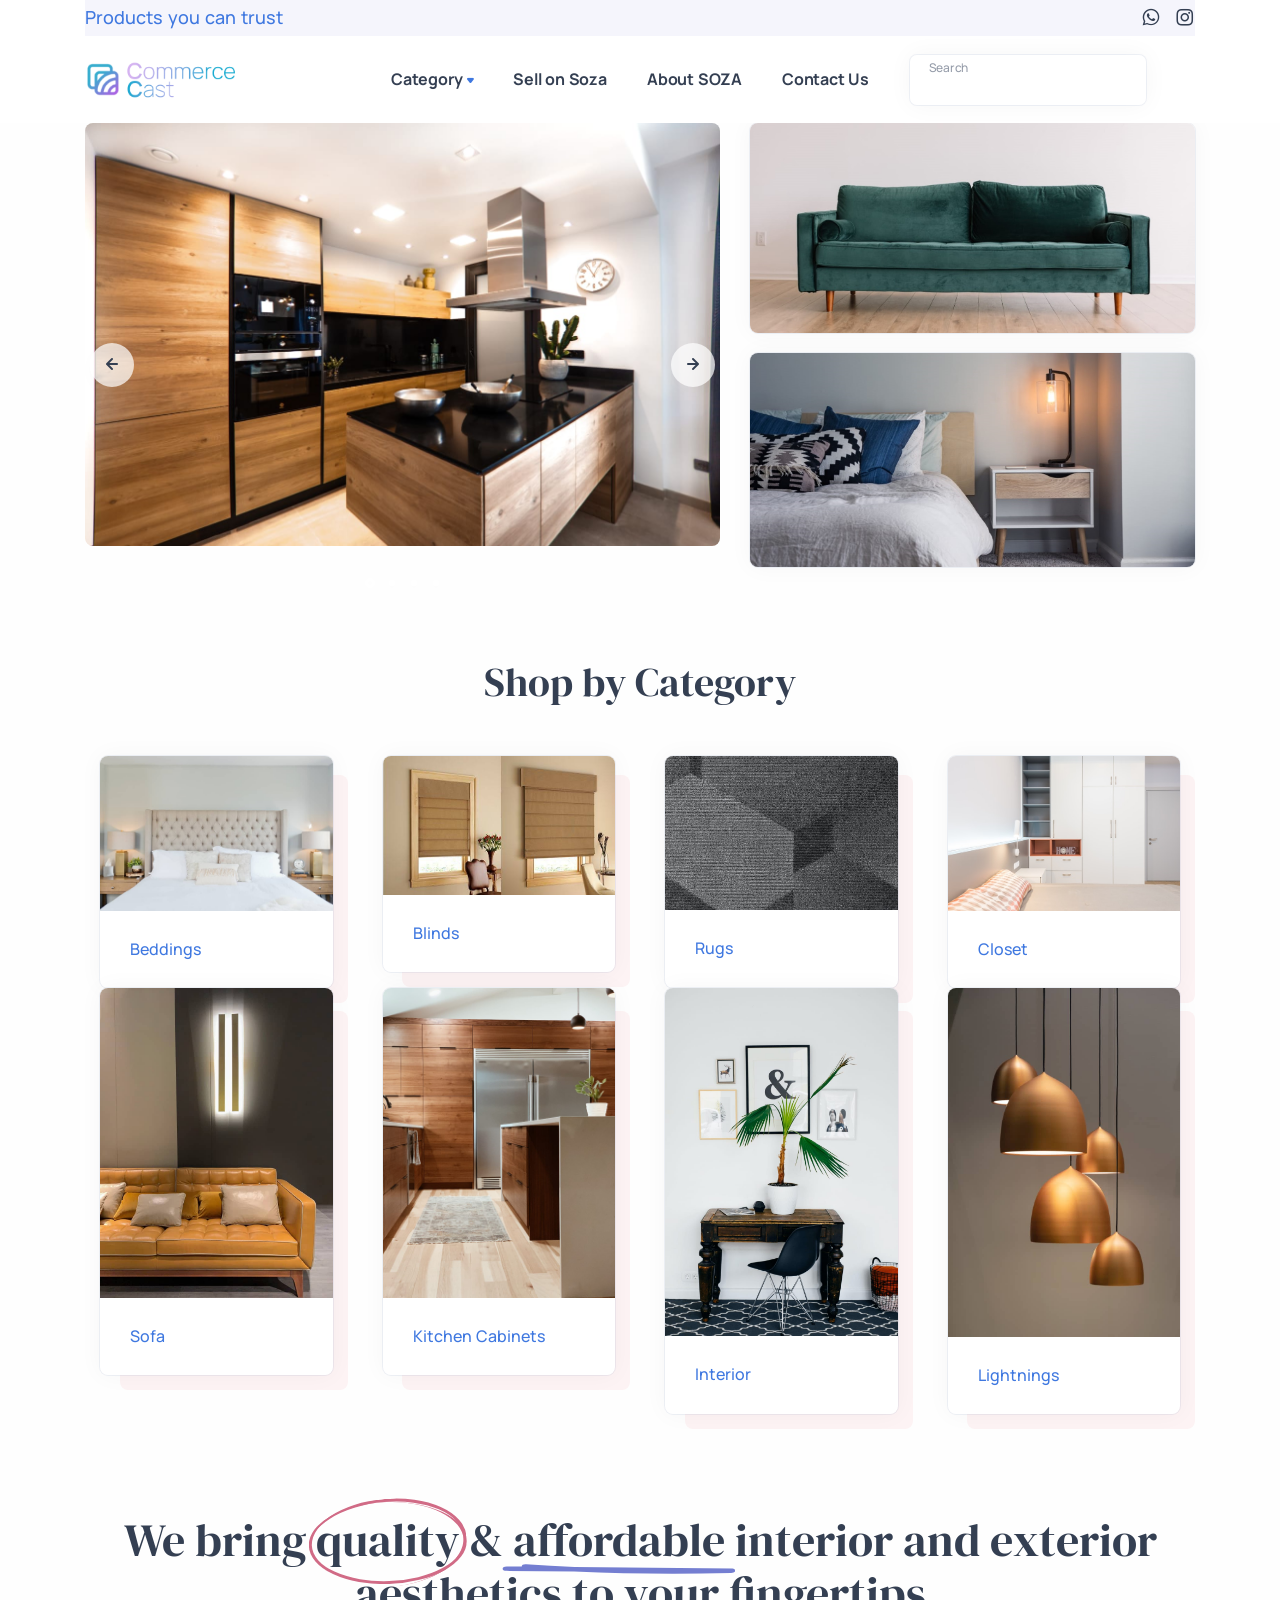
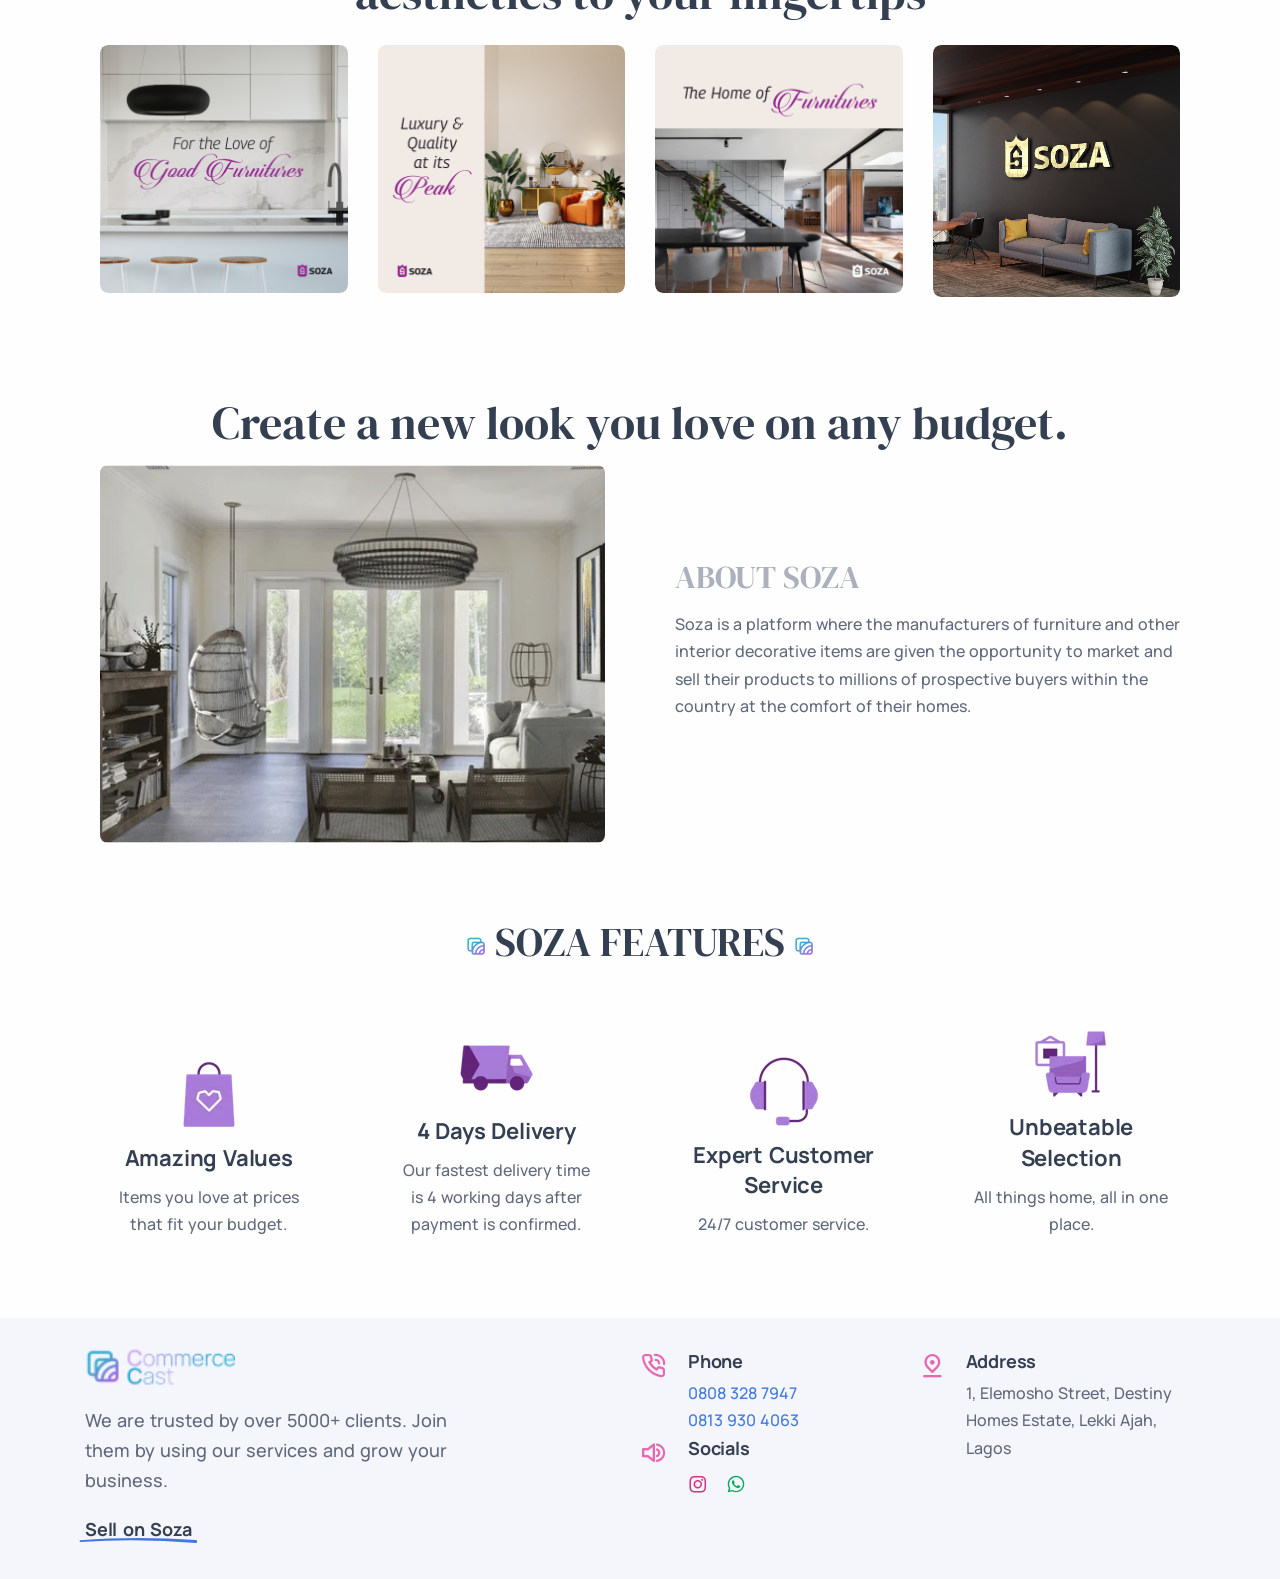
==== commit 6021bc98: "links confirmed" ====
--- a/index.html
+++ b/index.html
@@ -53,6 +53,7 @@
                     <li class="nav-item"><a class="dropdown-item" target="_blank" href="https://shop.soza.ng/browse/beddings">Beddings</a></li>
                     <li class="nav-item"><a class="dropdown-item" target="_blank" href="https://shop.soza.ng/browse/kitchen carbinets">Kitchen Cabinets</a></li>
                     <li class="nav-item"><a class="dropdown-item" target="_blank" href="https://shop.soza.ng/browse/wall panels">Wall Panels</a></li>
+                    <li class="nav-item"><a class="dropdown-item" target="_blank" href="https://shop.soza.ng/browse/lightnings">Lightnings</a></li>
                     <li class="nav-item"><a class="dropdown-item" target="_blank" href="https://shop.soza.ng/browse/curtains">Curtains</a></li>
                     <li class="nav-item"><a class="dropdown-item" target="_blank" href="https://shop.soza.ng/browse/bar furniture">Bar Furnitures</a></li>
                     <li class="nav-item"><a class="dropdown-item" target="_blank" href="https://shop.soza.ng/browse/rugs">Rugs / Carpets</a></li>
@@ -100,14 +101,14 @@
           </div>
           <div class="d-none d-md-block col-md-5">
             <div class="card">
-              <img class="card-img-top" src="assets/img/photos/tile1.jpg" alt="" />
-              <div class="card-body py-2">
+              <img class="card-img-top rounded" src="assets/img/photos/tile2.jpg" alt="" />
+             <!--  <div class="card-body py-2">
                 <p class="mb-0">Rest assured, we've got yours here</p>
-              </div>
+              </div> -->
             </div>
             <!--/.card -->
             <div class="card mt-4">
-              <img class="card-img-top" src="assets/img/photos/tile1.jpg" alt="" />
+              <img class="card-img-top rounded" src="assets/img/photos/tile3.jpg" alt="" />
             </div>
             <!--/.card -->
           </div> 
@@ -128,7 +129,7 @@
               <div class="col-6 col-md-3">
                 <div class="position-relative">
                   <div class="shape rounded bg-soft-red rellax d-md-block" data-rellax-speed="0" style="bottom: -0.75rem; right: -0.75rem; width: 98%; height: 98%; z-index:0"></div>
-                  <a href="https://shop.soza.ng/browse/beddings" class="card">
+                  <a href="https://shop.soza.ng/browse/beddings" target="_blank" class="card">
                     <figure class="card-img-top"><img class="img-fluid" src="./assets/img/photos/bedding.jpg" width="221px" alt="" /></figure>
                     <div class="card-body px-6 py-5">
                       <p class="mb-0">Beddings</p>
@@ -143,7 +144,7 @@
               <div class="col-6 col-md-3">
                 <div class="position-relative">
                   <div class="shape rounded bg-soft-red rellax d-md-block" data-rellax-speed="0" style="bottom: -0.75rem; right: -0.75rem; width: 98%; height: 98%; z-index:0"></div>
-                  <a href="https://shop.soza.ng/browse/curtains" class="card">
+                  <a href="https://shop.soza.ng/browse/curtains" target="_blank" class="card">
                     <figure class="card-img-top"><img class="img-fluid" src="./assets/img/photos/blinds.jpg" width="221px" alt="" /></figure>
                     <div class="card-body px-6 py-5">
                       <p class="mb-0">Blinds</p>
@@ -158,7 +159,7 @@
               <div class="col-6 col-md-3">
                 <div class="position-relative">
                   <div class="shape rounded bg-soft-red rellax d-md-block" data-rellax-speed="0" style="bottom: -0.75rem; right: -0.75rem; width: 98%; height: 98%; z-index:0"></div>
-                  <a href="https://shop.soza.ng/browse/rugs" class="card">
+                  <a href="https://shop.soza.ng/browse/rugs" target="_blank" class="card">
                     <figure class="card-img-top"><img class="img-fluid" src="./assets/img/photos/rugs.jpg" width="221px" alt="" /></figure>
                     <div class="card-body px-6 py-5">
                       <p class="mb-0">Rugs</p>
@@ -173,22 +174,22 @@
               <div class="col-6 col-md-3">
                 <div class="position-relative">
                   <div class="shape rounded bg-soft-red rellax d-md-block" data-rellax-speed="0" style="bottom: -0.75rem; right: -0.75rem; width: 98%; height: 98%; z-index:0"></div>
-                  <a href="https://shop.soza.ng/browse/beddings" class="card">
+                  <a href="https://shop.soza.ng/browse/closet" target="_blank" class="card">
                     <figure class="card-img-top"><img class="img-fluid" src="./assets/img/photos/closet2.jpg" width="221px" alt="" /></figure>
                     <div class="card-body px-6 py-5">
-                      <p class="mb-0">Closets</p>
-                    </div>
-                    <!--/.card-body -->
-                  </a>
-                  <!-- /.card -->
-                </div>
-                <!-- /div -->
-              </div>
-              <!--/column -->
-              <div class="col-6 col-md-3">
-                <div class="position-relative">
-                  <div class="shape rounded bg-soft-red rellax d-md-block" data-rellax-speed="0" style="bottom: -0.75rem; right: -0.75rem; width: 98%; height: 98%; z-index:0"></div>
-                  <a href="https://shop.soza.ng/browse/sofa" class="card">
+                      <p class="mb-0">Closet</p>
+                    </div>
+                    <!--/.card-body -->
+                  </a>
+                  <!-- /.card -->
+                </div>
+                <!-- /div -->
+              </div>
+              <!--/column -->
+              <div class="col-6 col-md-3">
+                <div class="position-relative">
+                  <div class="shape rounded bg-soft-red rellax d-md-block" data-rellax-speed="0" style="bottom: -0.75rem; right: -0.75rem; width: 98%; height: 98%; z-index:0"></div>
+                  <a href="https://shop.soza.ng/browse/sofa" target="_blank" class="card">
                     <figure class="card-img-top"><img class="img-fluid" src="./assets/img/photos/sofas.jpg" width="221px" alt="" /></figure>
                     <div class="card-body px-6 py-5">
                       <p class="mb-0">Sofa</p>
@@ -233,10 +234,10 @@
               <div class="col-6 col-md-3">
                 <div class="position-relative">
                   <div class="shape rounded bg-soft-red rellax d-md-block" data-rellax-speed="0" style="bottom: -0.75rem; right: -0.75rem; width: 98%; height: 98%; z-index:0"></div>
-                  <a href="https://shop.soza.ng/browse/lightings" class="card">
+                  <a href="https://shop.soza.ng/browse/lightnings" class="card">
                     <figure class="card-img-top"><img class="img-fluid" src="./assets/img/photos/lighting.jpg" width="221px" alt="" /></figure>
                     <div class="card-body px-6 py-5">
-                      <p class="mb-0">Lightings</p>
+                      <p class="mb-0">Lightnings</p>
                     </div>
                     <!--/.card-body -->
                   </a>
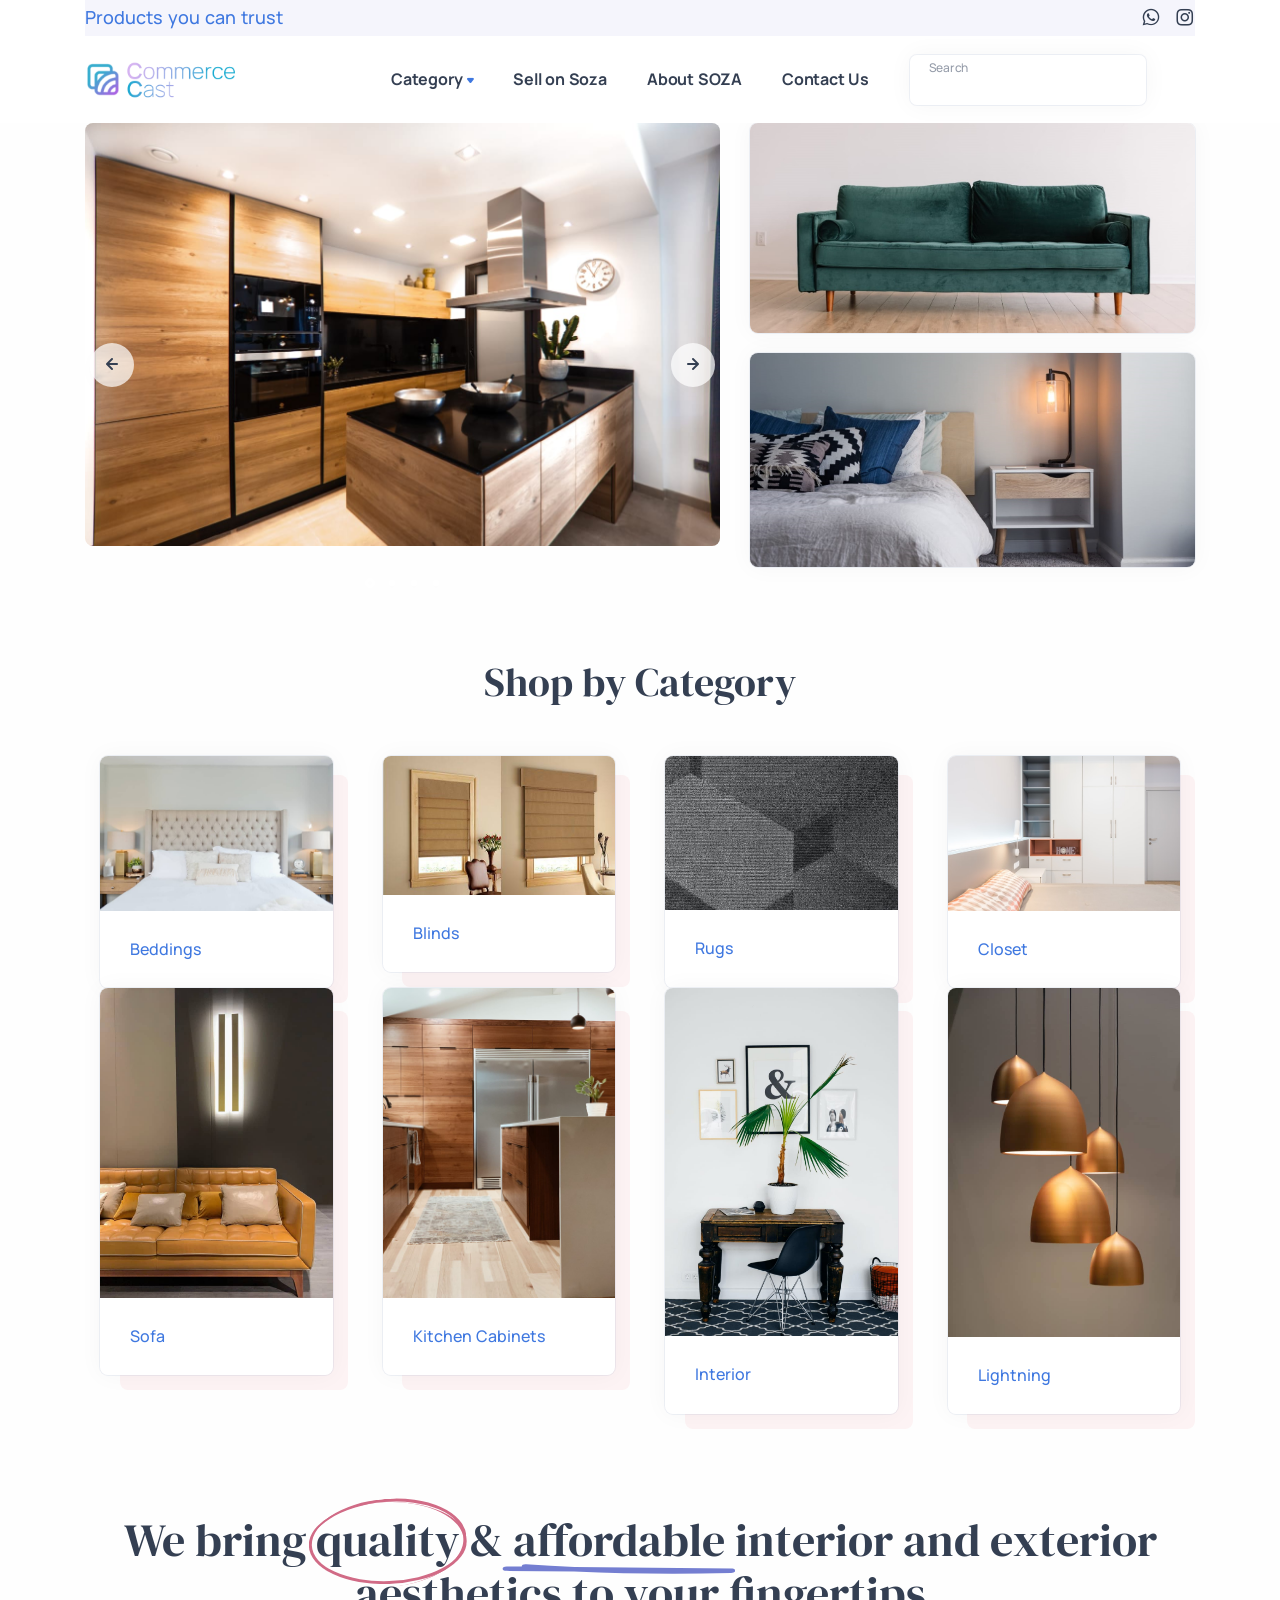
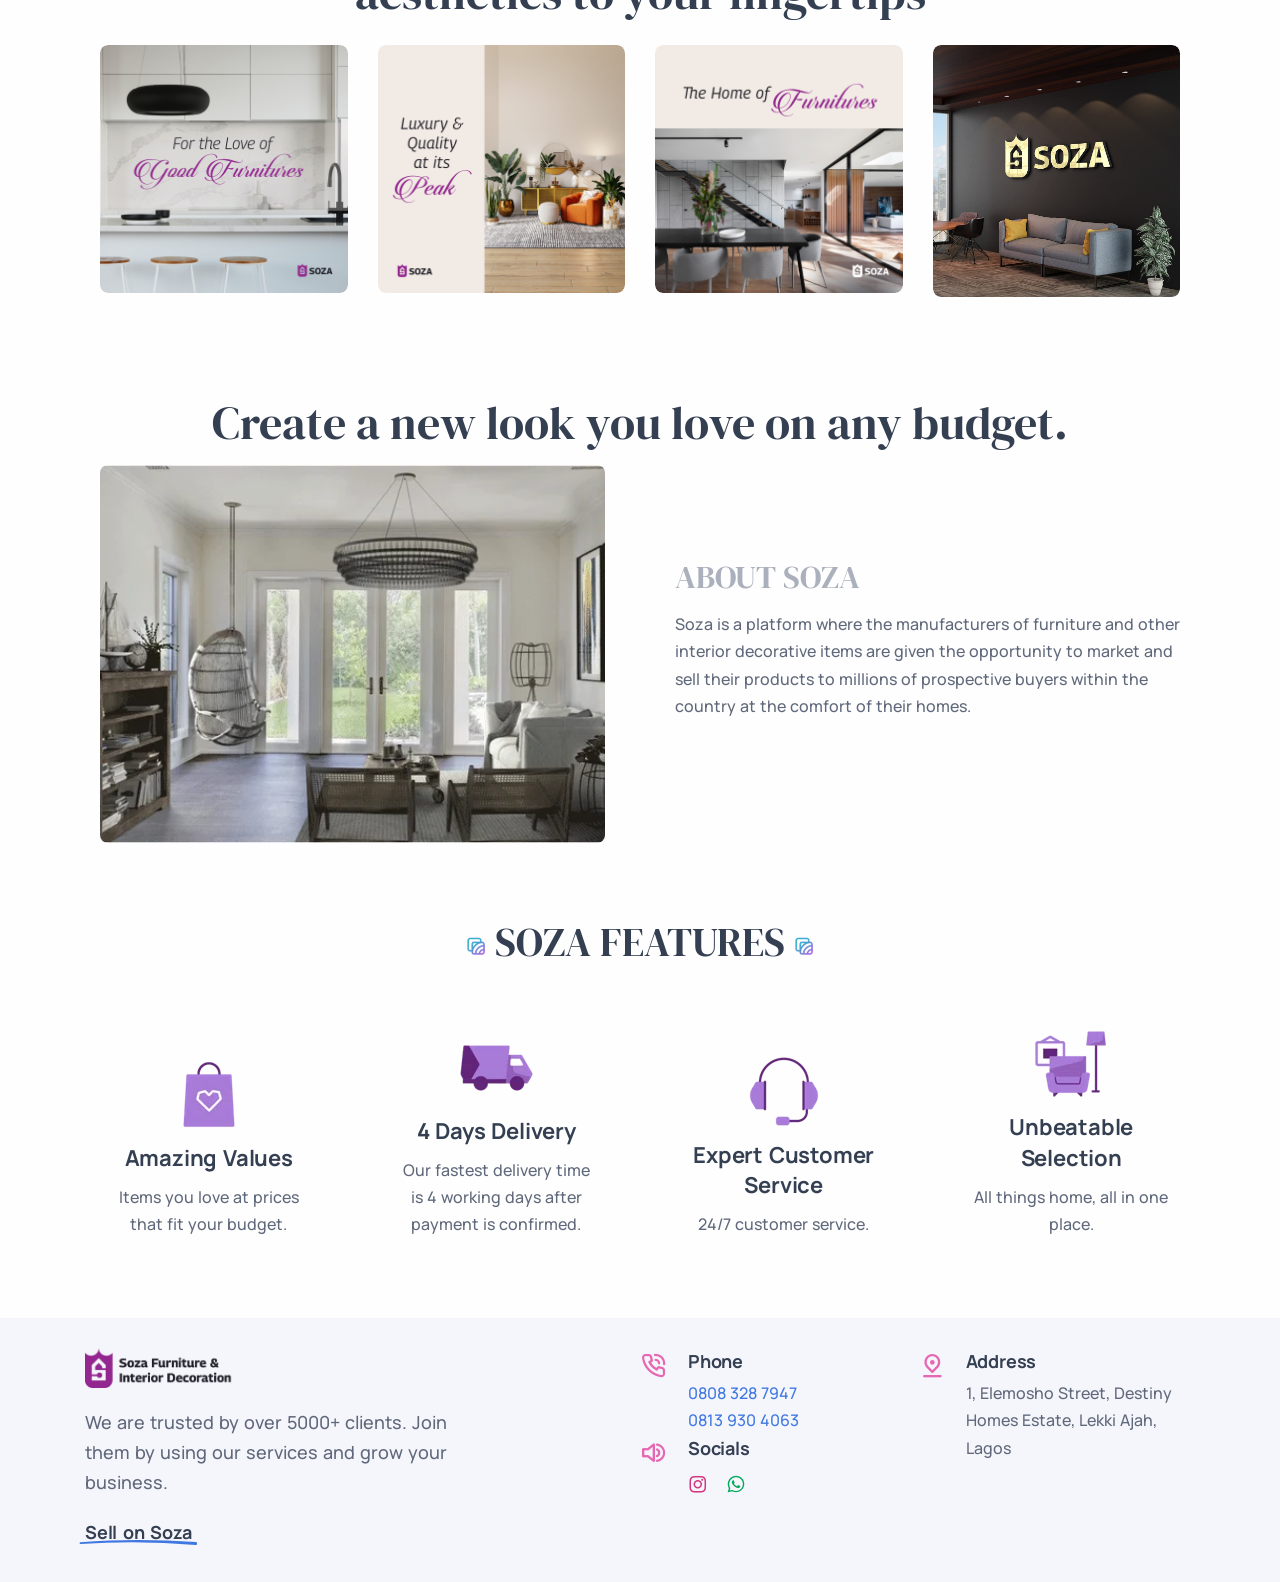
==== commit d3f95b40: "lightnings" ====
--- a/index.html
+++ b/index.html
@@ -189,7 +189,7 @@
               <div class="col-6 col-md-3">
                 <div class="position-relative">
                   <div class="shape rounded bg-soft-red rellax d-md-block" data-rellax-speed="0" style="bottom: -0.75rem; right: -0.75rem; width: 98%; height: 98%; z-index:0"></div>
-                  <a href="https://shop.soza.ng/browse/sofa" target="_blank" class="card">
+                  <a href="https://shop.soza.ng/browse/sofas" target="_blank" class="card">
                     <figure class="card-img-top"><img class="img-fluid" src="./assets/img/photos/sofas.jpg" width="221px" alt="" /></figure>
                     <div class="card-body px-6 py-5">
                       <p class="mb-0">Sofa</p>
@@ -237,7 +237,7 @@
                   <a href="https://shop.soza.ng/browse/lightnings" class="card">
                     <figure class="card-img-top"><img class="img-fluid" src="./assets/img/photos/lighting.jpg" width="221px" alt="" /></figure>
                     <div class="card-body px-6 py-5">
-                      <p class="mb-0">Lightnings</p>
+                      <p class="mb-0">Lightning</p>
                     </div>
                     <!--/.card-body -->
                   </a>
